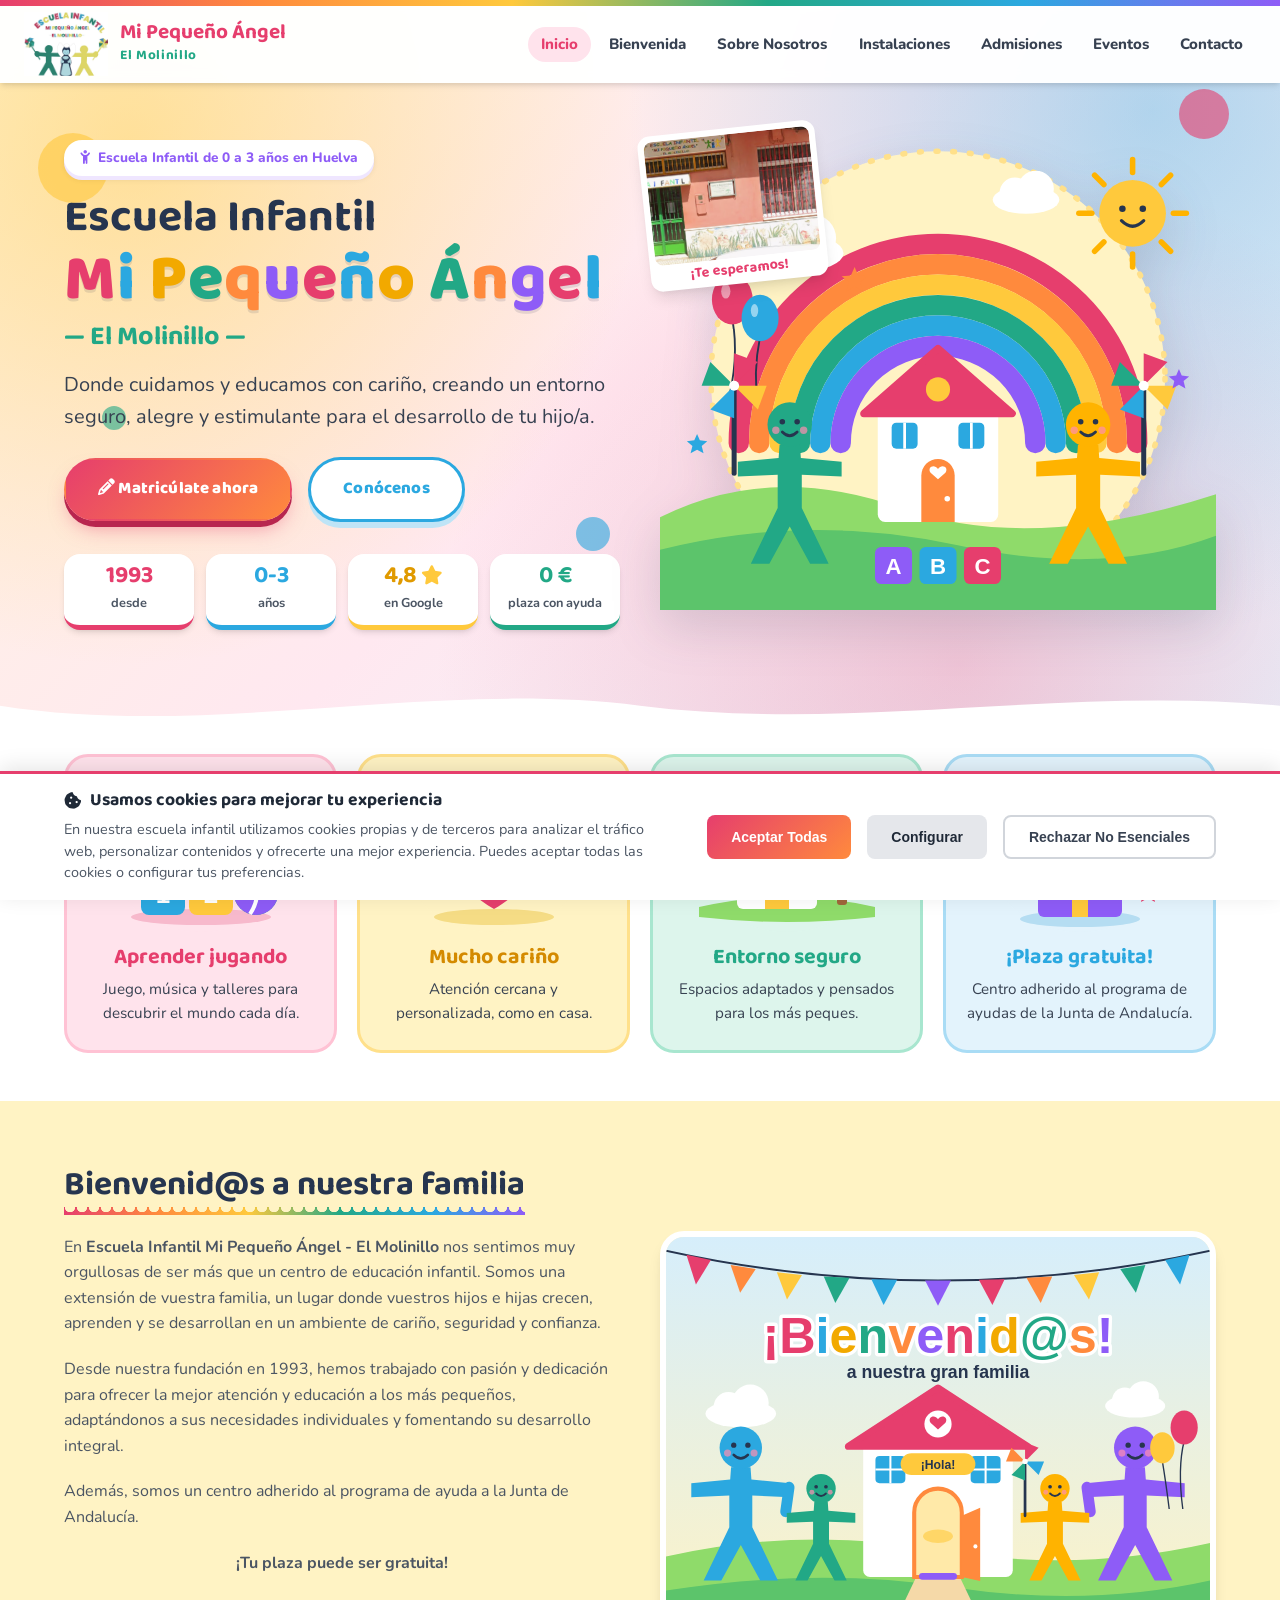
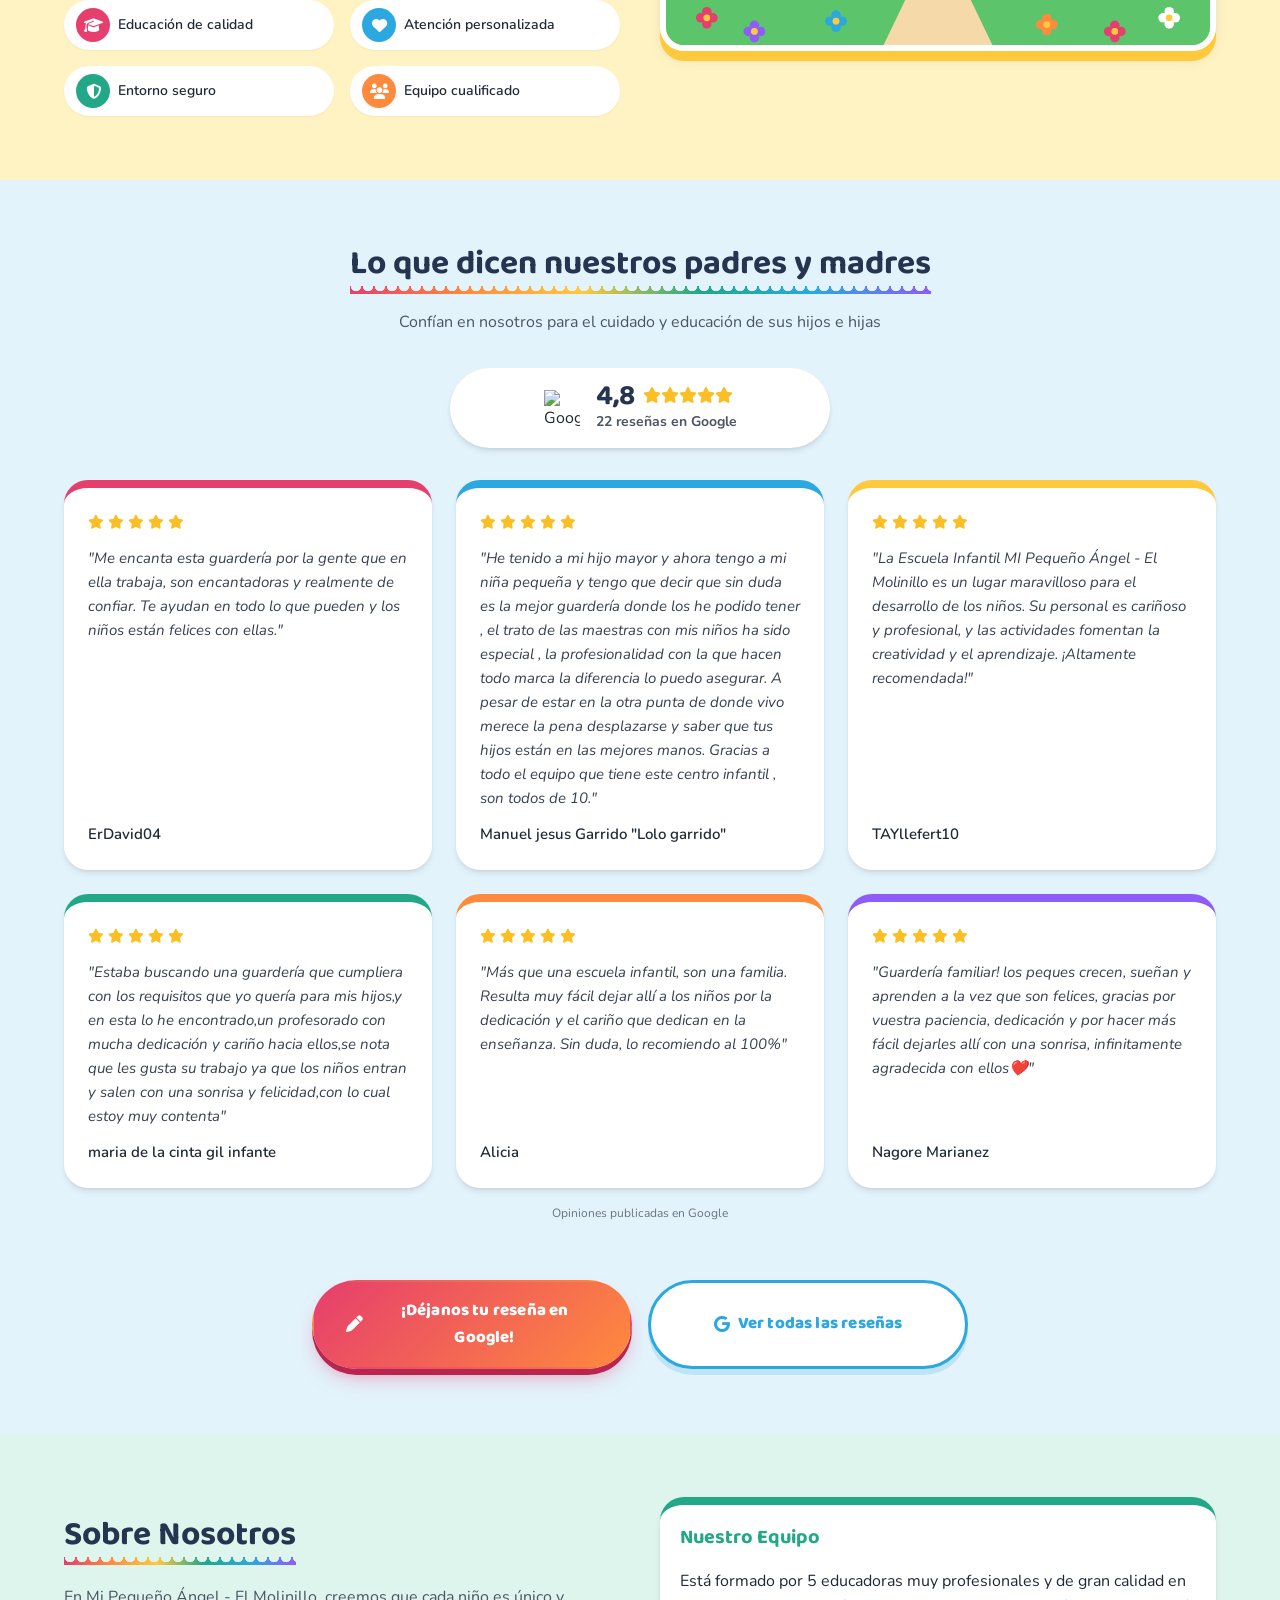
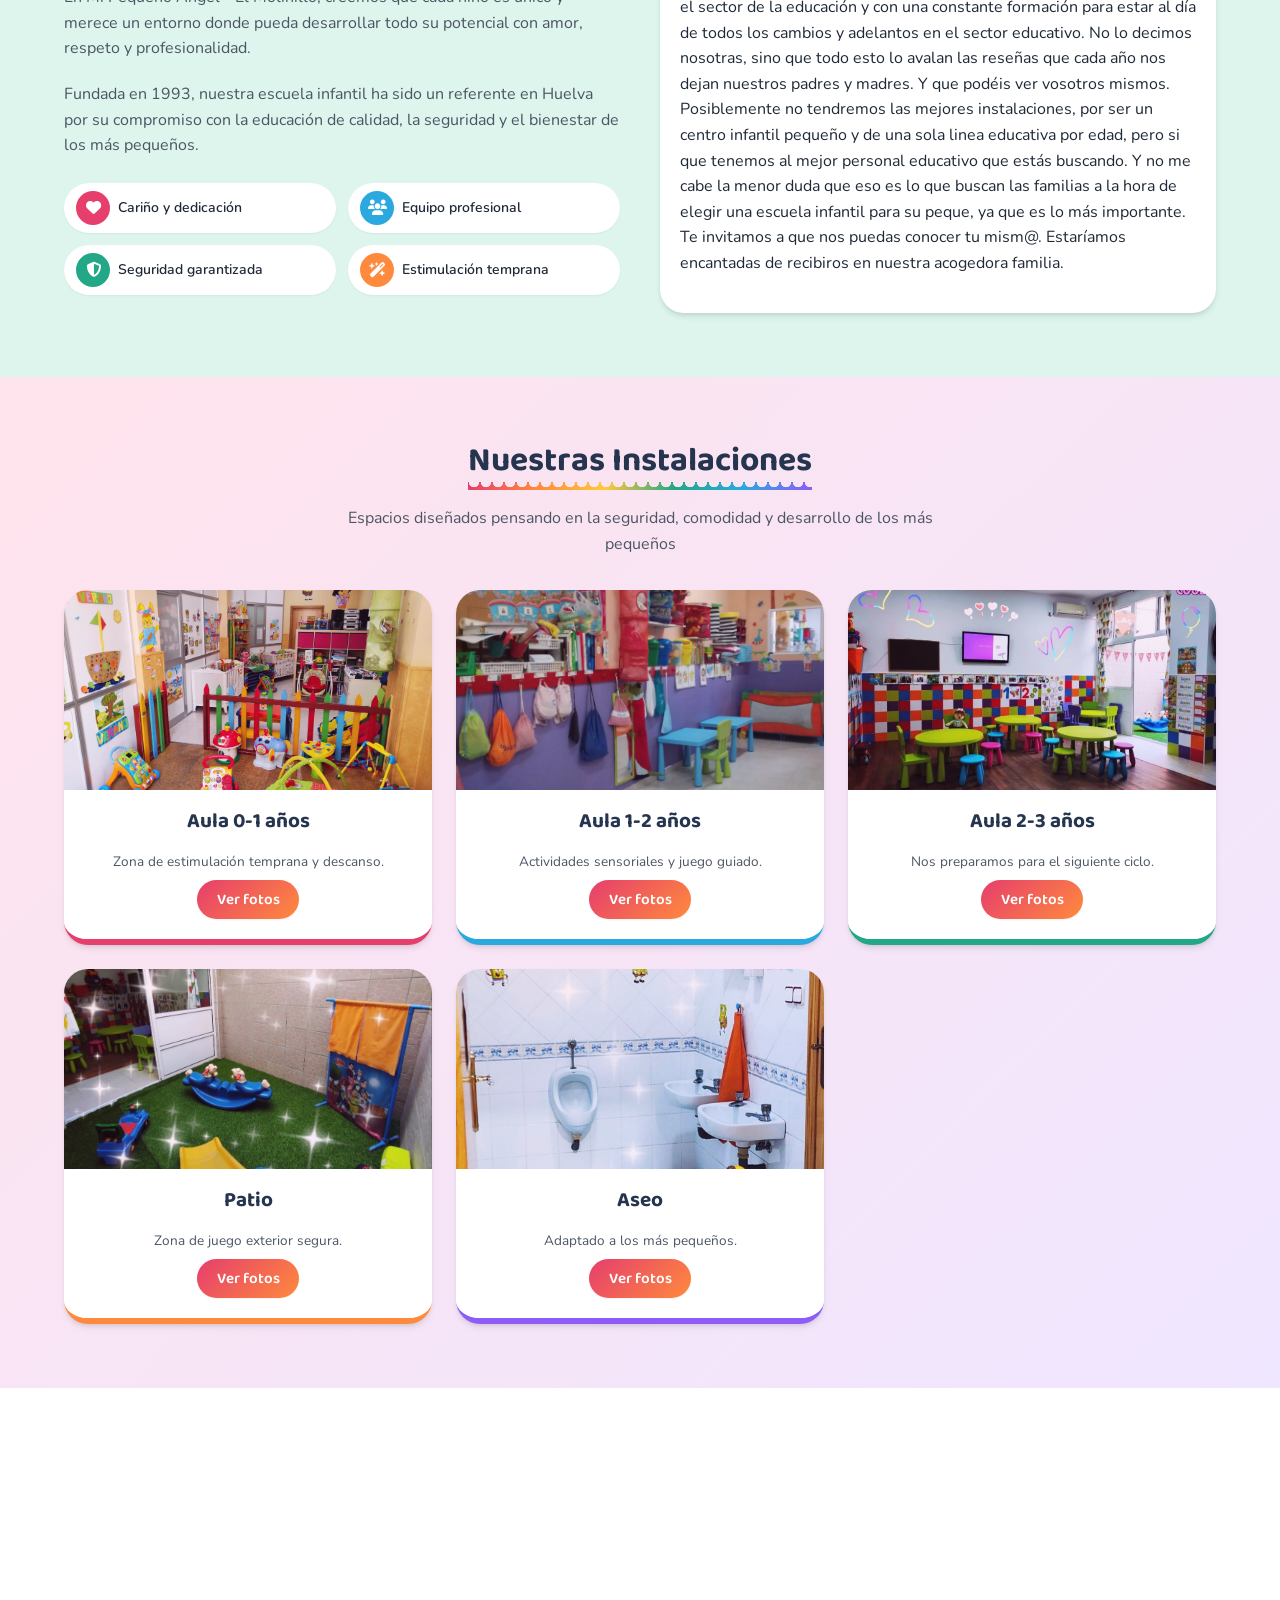
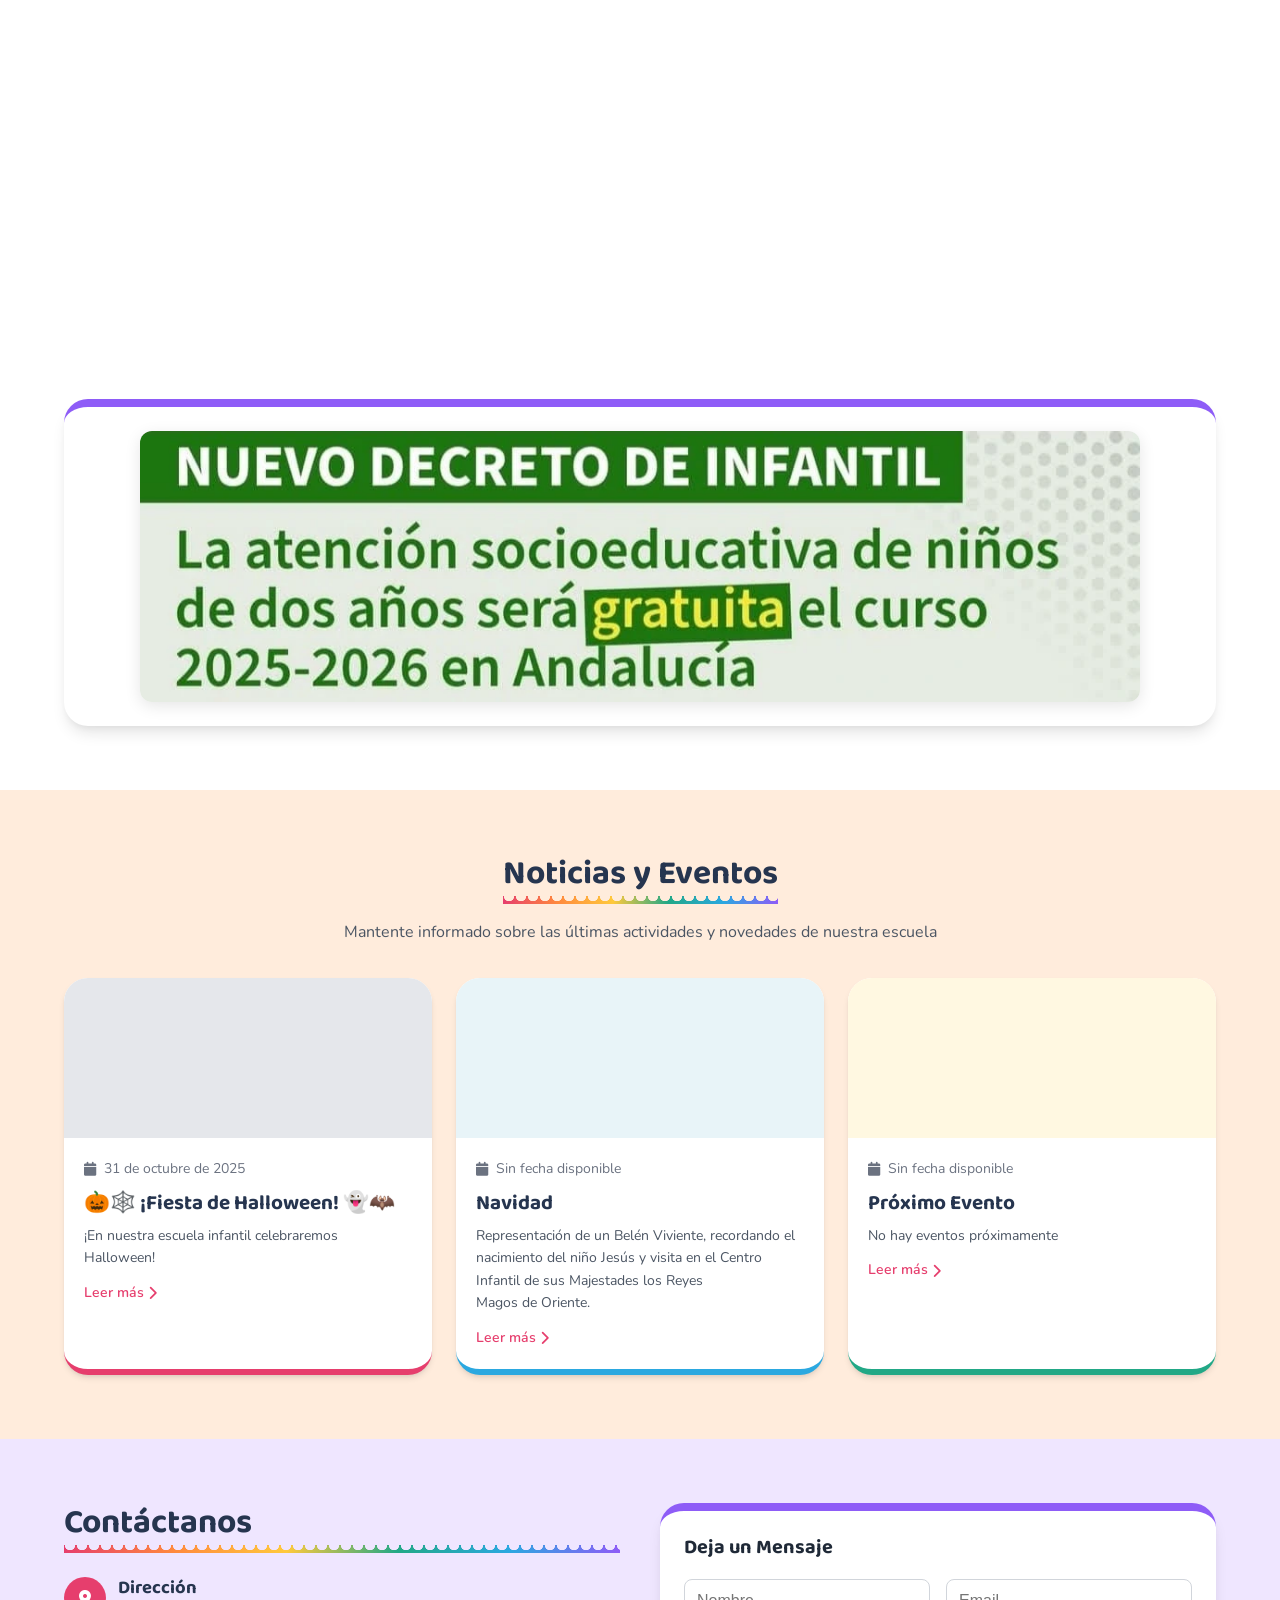
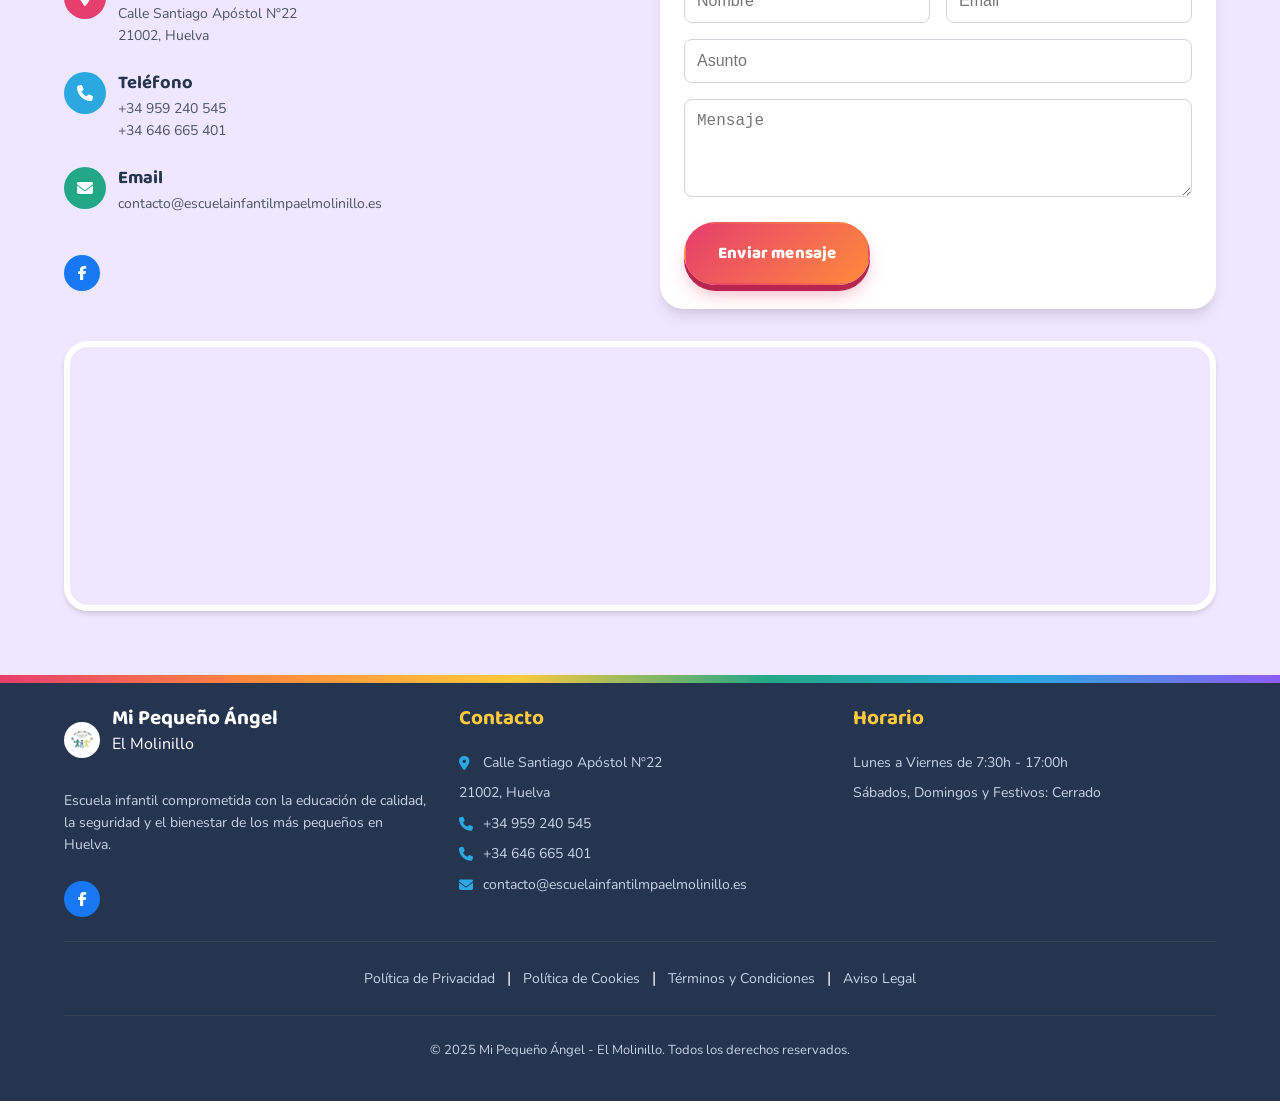
==== index.html @ c1a0e79a "Add files via upload" ====
<!DOCTYPE html>
<html lang="es">

<head>
    <meta charset="UTF-8">
    <meta name="viewport" content="width=device-width, initial-scale=1.0">
    <meta name="description"
        content="Escuela Infantil Mi Pequeño Ángel - El Molinillo en Huelva. Escuela Infantil para niños y niñas de 0-3 años. Educación de calidad, entorno seguro y estimulante. Profesionales cualificados. Matrículas abiertas.">
    <title>Mi Pequeño Ángel "El Molinillo"</title>
    <link rel="icon" type="image/png" href="img/favicon.ico">
    <link rel="stylesheet" href="https://cdnjs.cloudflare.com/ajax/libs/font-awesome/6.4.0/css/all.min.css">
    <link rel="preconnect" href="https://fonts.googleapis.com">
    <link rel="preconnect" href="https://fonts.gstatic.com" crossorigin>
    <link rel="stylesheet" href="https://fonts.googleapis.com/css2?family=Baloo+2:wght@600;700;800&family=Nunito:wght@400;600;700;800&display=swap">
    <link rel="stylesheet" href="styles.css">
</head>

<body>
    <div class="background-elements">
        <!-- Elementos educativos flotantes -->
        <div class="floating-element element-1">🎨</div>
        <div class="floating-element element-2">📚</div>
        <div class="floating-element element-3">✏️</div>
        <div class="floating-element element-4">🎵</div>
        <div class="floating-element element-5">🧩</div>
        <div class="floating-element element-6">🔢</div>
        <div class="floating-element element-7">🌟</div>
        <div class="floating-element element-8">🎭</div>

        <!-- Formas abstractas -->
        <div class="floating-shape shape-1"></div>
        <div class="floating-shape shape-2"></div>
        <div class="floating-shape shape-3"></div>
        <div class="floating-shape shape-4"></div>
    </div>

    <!-- Encabezado -->
    <header>
        <div class="header-container">
            <a href="#home" class="logo" aria-label="Mi Pequeño Ángel - El Molinillo, ir al inicio">
                <span class="logo-img">
                    <img src="img/logo.jpg" alt="Logo Escuela Infantil Mi Pequeño Ángel - El Molinillo">
                </span>
                <div class="logo-text">
                    <h1>Mi Pequeño Ángel</h1>
                    <p>El Molinillo</p>
                </div>
            </a>

            <!-- Menú de navegación -->
            <nav class="nav-menu" id="navMenu">
                <a href="#home" class="nav-link active">Inicio</a>
                <a href="#welcome" class="nav-link">Bienvenida</a>
                <a href="#about" class="nav-link">Sobre Nosotros</a>
                <a href="#facilities" class="nav-link">Instalaciones</a>
                <a href="#admissions" class="nav-link">Admisiones</a>
                <a href="#news" class="nav-link">Eventos</a>
                <a href="#contact" class="nav-link">Contacto</a>
            </nav>
        </div>
    </header>

    <!-- Inicio -->
    <section id="home" class="hero">
        <div class="hero-blobs" aria-hidden="true">
            <span class="blob blob-1"></span>
            <span class="blob blob-2"></span>
            <span class="blob blob-3"></span>
            <span class="blob blob-4"></span>
        </div>
        <div class="container">
            <div class="hero-content animate-on-load">
                <div class="hero-text">
                    <span class="hero-badge"><i class="fas fa-child-reaching"></i> Escuela Infantil de 0 a 3 años en
                        Huelva</span>
                    <h1>Escuela Infantil
                        <span class="rainbow-letters" aria-label="Mi Pequeño Ángel"><span>M</span><span>i</span>
                            <span>P</span><span>e</span><span>q</span><span>u</span><span>e</span><span>ñ</span><span>o</span>
                            <span>Á</span><span>n</span><span>g</span><span>e</span><span>l</span></span>
                        <small>— El Molinillo —</small>
                    </h1>
                    <p>Donde cuidamos y educamos con cariño, creando un entorno seguro, alegre y estimulante para el
                        desarrollo de tu hijo/a.</p>
                    <div class="hero-buttons">
                        <a href="#admissions" class="btn btn-primary"><i class="fas fa-pencil-alt"></i> Matricúlate
                            ahora</a>
                        <a href="#about" class="btn btn-outline">Conócenos</a>
                    </div>
                    <ul class="hero-stats">
                        <li class="stat-pink"><strong>1993</strong><span>desde</span></li>
                        <li class="stat-blue"><strong>0-3</strong><span>años</span></li>
                        <li class="stat-yellow"><strong><span data-google-rating>4,8</span> <i class="fas fa-star"></i></strong><span>en
                                Google</span></li>
                        <li class="stat-green"><strong>0 €</strong><span>plaza con ayuda</span></li>
                    </ul>
                </div>
                <div class="hero-image animate-on-load">
                    <img class="hero-illustration" src="img/ilustracion-hero.svg"
                        alt="Ilustración de niños jugando con molinillos junto a la escuela bajo un arcoíris">
                    <figure class="hero-photo">
                        <img src="img/puerta.webp" alt="Entrada de la Escuela Infantil Mi Pequeño Ángel - El Molinillo">
                        <figcaption>¡Te esperamos!</figcaption>
                    </figure>
                </div>
            </div>
        </div>
        <svg class="hero-wave" viewBox="0 0 1440 90" preserveAspectRatio="none" aria-hidden="true">
            <path d="M0 40 C240 90 480 0 720 40 C960 80 1200 10 1440 40 V90 H0 Z" fill="#ffffff" />
        </svg>
    </section>

    <!-- Lo que nos hace especiales -->
    <section class="highlights">
        <div class="container">
            <div class="highlights-grid">
                <article class="highlight-card hl-pink">
                    <img src="img/ilus-jugar.svg" alt="" loading="lazy">
                    <h3>Aprender jugando</h3>
                    <p>Juego, música y talleres para descubrir el mundo cada día.</p>
                </article>
                <article class="highlight-card hl-yellow">
                    <img src="img/ilus-carino.svg" alt="" loading="lazy">
                    <h3>Mucho cariño</h3>
                    <p>Atención cercana y personalizada, como en casa.</p>
                </article>
                <article class="highlight-card hl-green">
                    <img src="img/ilus-seguro.svg" alt="" loading="lazy">
                    <h3>Entorno seguro</h3>
                    <p>Espacios adaptados y pensados para los más peques.</p>
                </article>
                <article class="highlight-card hl-blue">
                    <img src="img/ilus-ayuda.svg" alt="" loading="lazy">
                    <h3>¡Plaza gratuita!</h3>
                    <p>Centro adherido al programa de ayudas de la Junta de Andalucía.</p>
                </article>
            </div>
        </div>
    </section>

    <!-- Sección de Bienvenida -->
    <section id="welcome" class="welcome section">
        <div class="container">
            <div class="welcome-content">
                <div class="welcome-text">
                    <h2>Bienvenid@s a nuestra familia</h2>
                    <p>En <strong>Escuela Infantil Mi Pequeño Ángel - El Molinillo</strong> nos sentimos muy orgullosas
                        de ser más que un centro de educación infantil. Somos una extensión de vuestra familia, un lugar
                        donde vuestros hijos e hijas crecen, aprenden y se desarrollan en un ambiente de cariño,
                        seguridad y confianza.</p>
                    <p>Desde nuestra fundación en 1993, hemos trabajado con pasión y dedicación para ofrecer la mejor
                        atención y educación a los más pequeños, adaptándonos a sus necesidades individuales y
                        fomentando su desarrollo integral.</p>
                    <p>Además, somos un centro adherido al programa de ayuda a la Junta de Andalucía.</p>
                    <p style="text-align: center;"><b>¡Tu plaza puede ser gratuita!</b></p>
                    <div class="welcome-features">
                        <div class="feature-item">
                            <i class="fas fa-graduation-cap"></i>
                            <span>Educación de calidad</span>
                        </div>
                        <div class="feature-item">
                            <i class="fas fa-heart"></i>
                            <span>Atención personalizada</span>
                        </div>
                        <div class="feature-item">
                            <i class="fas fa-shield-alt"></i>
                            <span>Entorno seguro</span>
                        </div>
                        <div class="feature-item">
                            <i class="fas fa-users"></i>
                            <span>Equipo cualificado</span>
                        </div>
                    </div>
                </div>
                <div class="welcome-image">
                    <img src="img/bienvenida.svg" alt="Ilustración de familias llegando a la escuela infantil con el mensaje ¡Bienvenid@s a nuestra gran familia!">
                </div>
            </div>
        </div>
    </section>

    <!-- Opiniones -->
    <section id="reviews" class="testimonials">
        <div class="container">
            <div class="section-title">
                <h2>Lo que dicen nuestros padres y madres</h2>
                <p>Confían en nosotros para el cuidado y educación de sus hijos e hijas</p>
            </div>

            <!-- Resumen de valoración (se actualiza automáticamente desde Google) -->
            <div class="reviews-summary">
                <img class="google-logo" src="https://www.gstatic.com/images/branding/product/2x/googleg_48dp.png"
                    alt="Google" width="32" height="32">
                <div>
                    <div class="reviews-summary-score">
                        <strong data-google-rating>4,8</strong>
                        <span class="testimonial-stars" data-google-stars>
                            <i class="fas fa-star"></i><i class="fas fa-star"></i><i class="fas fa-star"></i><i
                                class="fas fa-star"></i><i class="fas fa-star"></i>
                        </span>
                    </div>
                    <p class="reviews-summary-count"><span data-google-count>22</span> reseñas en Google
                        <span class="reviews-live" id="reviewsLiveBadge" hidden><i class="fas fa-circle"></i> En
                            directo</span>
                    </p>
                </div>
            </div>

            <div class="testimonials-grid" id="reviewsGrid" aria-live="polite">
                <!-- Reseñas -->
                <div class="testimonial-card">
                    <div class="testimonial-stars">
                        <i class="fas fa-star"></i>
                        <i class="fas fa-star"></i>
                        <i class="fas fa-star"></i>
                        <i class="fas fa-star"></i>
                        <i class="fas fa-star"></i>
                    </div>
                    <p class="testimonial-text">"Me encanta esta guardería por la gente que en ella trabaja, son
                        encantadoras y realmente de confiar. Te ayudan en todo lo que pueden y los niños están felices
                        con ellas."</p>
                    <p class="testimonial-author">ErDavid04</p>
                </div>
                <div class="testimonial-card">
                    <div class="testimonial-stars">
                        <i class="fas fa-star"></i>
                        <i class="fas fa-star"></i>
                        <i class="fas fa-star"></i>
                        <i class="fas fa-star"></i>
                        <i class="fas fa-star"></i>
                    </div>
                    <p class="testimonial-text">"He tenido a mi hijo mayor y ahora tengo a mi niña pequeña y tengo que
                        decir que sin duda es la mejor guardería donde los he podido tener , el trato de las maestras
                        con mis niños ha sido especial , la profesionalidad con la que hacen todo marca la diferencia lo
                        puedo asegurar.
                        A pesar de estar en la otra punta de donde vivo merece la pena desplazarse y saber que tus hijos
                        están en las mejores manos.
                        Gracias a todo el equipo que tiene este centro infantil , son todos de 10."</p>
                    <p class="testimonial-author">Manuel jesus Garrido "Lolo garrido"</p>
                </div>
                <div class="testimonial-card">
                    <div class="testimonial-stars">
                        <i class="fas fa-star"></i>
                        <i class="fas fa-star"></i>
                        <i class="fas fa-star"></i>
                        <i class="fas fa-star"></i>
                        <i class="fas fa-star"></i>
                    </div>
                    <p class="testimonial-text">"La Escuela Infantil MI Pequeño Ángel - El Molinillo es un lugar
                        maravilloso para el desarrollo de los niños. Su personal es cariñoso y profesional, y las
                        actividades fomentan la creatividad y el aprendizaje. ¡Altamente recomendada!"</p>
                    <p class="testimonial-author">TAYllefert10</p>
                </div>
                <div class="testimonial-card">
                    <div class="testimonial-stars">
                        <i class="fas fa-star"></i>
                        <i class="fas fa-star"></i>
                        <i class="fas fa-star"></i>
                        <i class="fas fa-star"></i>
                        <i class="fas fa-star"></i>
                    </div>
                    <p class="testimonial-text">"Estaba buscando una guardería que cumpliera con los requisitos que yo
                        quería para mis hijos,y en esta lo he encontrado,un profesorado con mucha dedicación y cariño
                        hacia ellos,se nota que les gusta su trabajo ya que los niños entran y salen con una sonrisa y
                        felicidad,con lo cual estoy muy contenta"</p>
                    <p class="testimonial-author">maria de la cinta gil infante</p>
                </div>
                <div class="testimonial-card">
                    <div class="testimonial-stars">
                        <i class="fas fa-star"></i>
                        <i class="fas fa-star"></i>
                        <i class="fas fa-star"></i>
                        <i class="fas fa-star"></i>
                        <i class="fas fa-star"></i>
                    </div>
                    <p class="testimonial-text">"Más que una escuela infantil, son una familia. Resulta muy fácil dejar
                        allí a los niños por la dedicación y el cariño que dedican en la enseñanza. Sin duda, lo
                        recomiendo al 100%"</p>
                    <p class="testimonial-author">Alicia</p>
                </div>
                <div class="testimonial-card">
                    <div class="testimonial-stars">
                        <i class="fas fa-star"></i>
                        <i class="fas fa-star"></i>
                        <i class="fas fa-star"></i>
                        <i class="fas fa-star"></i>
                        <i class="fas fa-star"></i>
                    </div>
                    <p class="testimonial-text">"Guardería familiar! los peques crecen, sueñan y aprenden a la vez que
                        son felices, gracias por vuestra paciencia, dedicación y por hacer más fácil dejarles allí con
                        una sonrisa, infinitamente agradecida con ellos❤️"</p>
                    <p class="testimonial-author">Nagore Marianez</p>
                </div>
            </div>
            <p class="reviews-attribution" id="reviewsAttribution">Opiniones publicadas en Google</p>
            <!-- Botón de valoración -->
            <div class="rating-button-container">
                <a href="https://search.google.com/local/writereview?placeid=ChIJBeTVwCnQEQ0R8Xhczw9f96k"
                    target="_blank" rel="noopener" class="btn btn-primary rating-btn">
                    <i class="fas fa-pen"></i> ¡Déjanos tu reseña en Google!
                </a>
                <a href="https://search.google.com/local/reviews?placeid=ChIJBeTVwCnQEQ0R8Xhczw9f96k" target="_blank"
                    rel="noopener" class="btn btn-outline rating-btn">
                    <i class="fab fa-google"></i> Ver todas las reseñas
                </a>
            </div>
        </div>
    </section>

    <!-- Sobre Nosotros -->
    <section id="about" class="about section">
        <div class="container">
            <div class="about-content">
                <div class="about-text">
                    <h2>Sobre Nosotros</h2>
                    <p>En Mi Pequeño Ángel - El Molinillo, creemos que cada niño es único y merece un entorno donde
                        pueda desarrollar todo su potencial con amor, respeto y profesionalidad.</p>
                    <p>Fundada en 1993, nuestra escuela infantil ha sido un referente en Huelva por su compromiso con la
                        educación de calidad, la seguridad y el bienestar de los más pequeños.</p>
                    <div class="about-values">
                        <div class="value-item">
                            <i class="fas fa-heart"></i>
                            <span>Cariño y dedicación</span>
                        </div>
                        <div class="value-item">
                            <i class="fas fa-users"></i>
                            <span>Equipo profesional</span>
                        </div>
                        <div class="value-item">
                            <i class="fas fa-shield-alt"></i>
                            <span>Seguridad garantizada</span>
                        </div>
                        <div class="value-item">
                            <i class="fas fa-wand-magic-sparkles"></i>
                            <span>Estimulación temprana</span>
                        </div>
                    </div>
                </div>
                <div class="about-team">
                    <h3>Nuestro Equipo</h3>
                    <p>Está formado por 5 educadoras muy profesionales y de gran calidad en el sector de la educación y
                        con una constante formación para estar al día de todos los cambios y adelantos en el sector
                        educativo.
                        No lo decimos nosotras, sino que todo esto lo avalan las reseñas que cada año nos dejan nuestros
                        padres y madres. Y que podéis ver vosotros mismos.
                        Posiblemente no tendremos las mejores instalaciones, por ser un centro infantil pequeño y de una
                        sola linea educativa por edad, pero si que tenemos al mejor personal educativo que estás
                        buscando. Y no me cabe la menor duda que eso es lo que buscan las familias a la hora de elegir
                        una escuela infantil para su peque, ya que es lo más importante. Te invitamos a que nos puedas
                        conocer tu mism@. Estaríamos encantadas de recibiros en nuestra acogedora familia.</p>
                </div>
                <!--
                <div class="about-team">
                    <h3>Nuestro Equipo</h3>
                    <div class="team-member">
                        <div class="team-avatar"></div>
                        <div class="team-info">
                            <h4>Amparo Suárez Macías</h4>
                            <p>Directora del centro</p>
                        </div>
                    </div>
                    <div class="team-member">
                        <div class="team-avatar"></div>
                        <div class="team-info">
                            <h4>Silvia</h4>
                            <p>Educadora Infantil</p>
                        </div>
                    </div>
                    <div class="team-member">
                        <div class="team-avatar"></div>
                        <div class="team-info">
                            <h4>Rocío</h4>
                            <p>Educadora Infantil</p>
                        </div>
                    </div>
                    <div class="team-member">
                        <div class="team-avatar"></div>
                        <div class="team-info">
                            <h4>Ana</h4>
                            <p>Educadora Infantil</p>
                        </div>
                    </div>
                    <div class="team-member">
                        <div class="team-avatar"></div>
                        <div class="team-info">
                            <h4>Carmen</h4>
                            <p>Educadora Infantil</p>
                        </div>
                    </div>
                </div>
                -->
            </div>
        </div>
    </section>

    <!-- Instalaciones -->
    <section id="facilities" class="instalaciones section">
        <div class="container">
            <div class="section-title">
                <h2>Nuestras Instalaciones</h2>
                <p>Espacios diseñados pensando en la seguridad, comodidad y desarrollo de los más pequeños</p>
            </div>

            <div class="facilities-grid">
                <!-- Aula 0-1 -->
                <div class="facility-card" data-gallery="aula-01">
                    <div class="facility-image">
                        <img src="img/aula01_1.jpg" alt="Aula 0-1 años">
                    </div>
                    <div class="facility-content">
                        <h3>Aula 0-1 años</h3>
                        <p>Zona de estimulación temprana y descanso.</p>
                        <button class="gallery-btn" data-gallery="aula-01">Ver fotos</button>
                    </div>
                </div>

                <!-- Aula 1-2 -->
                <div class="facility-card" data-gallery="aula-12">
                    <div class="facility-image">
                        <img src="img/aula12_1.jpg" alt="Aula 1-2 años">
                    </div>
                    <div class="facility-content">
                        <h3>Aula 1-2 años</h3>
                        <p>Actividades sensoriales y juego guiado.</p>
                        <button class="gallery-btn" data-gallery="aula-12">Ver fotos</button>
                    </div>
                </div>

                <!-- Aula 2-3 -->
                <div class="facility-card" data-gallery="aula-23">
                    <div class="facility-image">
                        <img src="img/aula23_3.jpg" alt="Aula 2-3 años">
                    </div>
                    <div class="facility-content">
                        <h3>Aula 2-3 años</h3>
                        <p>Nos preparamos para el siguiente ciclo.</p>
                        <button class="gallery-btn" data-gallery="aula-23">Ver fotos</button>
                    </div>
                </div>

                <!-- Patio -->
                <div class="facility-card" data-gallery="patio">
                    <div class="facility-image">
                        <img src="img/patio1.jpg" alt="Patio">
                    </div>
                    <div class="facility-content">
                        <h3>Patio</h3>
                        <p>Zona de juego exterior segura.</p>
                        <button class="gallery-btn" data-gallery="patio">Ver fotos</button>
                    </div>
                </div>

                <!-- Aseo -->
                <div class="facility-card" data-gallery="aseo">
                    <div class="facility-image">
                        <img src="img/baño1.jpg" alt="Aseo">
                    </div>
                    <div class="facility-content">
                        <h3>Aseo</h3>
                        <p>Adaptado a los más pequeños.</p>
                        <button class="gallery-btn" data-gallery="aseo">Ver fotos</button>
                    </div>
                </div>
            </div>
        </div>
    </section>

    <!-- Modal de galería (general para TODAS las instalaciones) -->
    <div id="galleryModal" class="gallery-modal">
        <div class="gallery-modal-content">
            <button class="gallery-close" aria-label="Cerrar galería">&times;</button>
            <div class="gallery-image-wrapper">
                <img id="galleryImage" src="" alt="Instalación">
            </div>
            <div class="gallery-controls">
                <button id="galleryPrev" class="gallery-nav" aria-label="Anterior">&#10094;</button>
                <div id="galleryTitle" class="gallery-title"></div>
                <button id="galleryNext" class="gallery-nav" aria-label="Siguiente">&#10095;</button>
            </div>
        </div>
    </div>

    <!-- Admisiones -->
    <section id="admissions" class="section">
        <div class="container">
            <div class="admissions-content">
                <div class="contact-info">
                    <h2>Admisiones</h2>
                    <div class="contact-item">
                        <div class="contact-icon">
                            <i class="fas fa-clock"></i>
                        </div>
                        <div class="contact-text">
                            <h3>Horario</h3>
                            <p>7:30h - 17:00h</p>
                        </div>
                    </div>
                    <div class="contact-item">
                        <div class="contact-icon">
                            <i class="fas fa-map-marker-alt"></i>
                        </div>
                        <div class="contact-text">
                            <h3>Dirección</h3>
                            <p>Calle Santiago Apóstol Nº22, 21002, Huelva</p>
                        </div>
                    </div>
                    <div class="contact-item">
                        <div class="contact-icon">
                            <i class="fas fa-phone"></i>
                        </div>
                        <div class="contact-text">
                            <h3>Contacto</h3>
                            <p>+34 959 240 545</p>
                            <p>+34 646 665 401</p>
                            <p>contacto@escuelainfantilmpaelmolinillo.es</p>
                        </div>
                    </div>
                    <div class="pricing-card">
                        <h3>¡Solicita ya tu plaza!</h3>
                        <p>¡Somos el centro educativo infantil que estás buscando!</p>
                        <p>Contacta para informarte sobre las plazas de admisión y ayudas.</p>
                        <p>Somos un centro adherido al programa de ayuda de la Junta de Andalucía.</p>
                        <p><b><i>Benefíciate de las ayudas destinadas a la educación de 0 a 3 años.</i></b></p>
                    </div>
                </div>

                <div class="form-card"
                    style="background: linear-gradient(135deg, var(--light-pink), var(--light-purple)); padding: 1.5rem; border-radius: var(--border-radius); display: flex; flex-direction: column; align-items: center; text-align: center;">

                    <h3 style="font-size: 1.25rem; margin-bottom: 1rem;"><i>INFORMACIÓN IMPORTANTE</i></h3>

                    <img src="img/abono.webp" alt="Nuevo decreto infantil"
                        style="width: 100%; max-width: 380px; border-radius: var(--border-radius); box-shadow: 0 4px 12px rgba(0,0,0,0.15); object-fit: cover;">

                    <p style="margin-top: 1rem; font-size: 0.95rem; color: #444;">
                        Solicita información o reserva tu plaza presencialmente
                    </p>
                </div>
            </div>

            <!-- Imagen larga añadida debajo del contenido -->
            <div class="form-card"
                style="background: linear-gradient(135deg, var(--light-pink), var(--light-purple)); padding: 1.5rem; border-radius: var(--border-radius); display: flex; flex-direction: column; align-items: center; text-align: center; margin-top: 1rem;">
                <img src="img/nuevo_decreto.webp" alt="Información sobre las plazas gratuitas"
                    style="width: 100%; max-width: 1000px; border-radius: var(--border-radius); box-shadow: 0 4px 16px rgba(0,0,0,0.1); object-fit: cover;">
            </div>
        </div>
    </section>

    <!-- Noticias y Eventos -->
    <section id="news" class="news section">
        <div class="container">
            <div class="section-title">
                <h2>Noticias y Eventos</h2>
                <p>Mantente informado sobre las últimas actividades y novedades de nuestra escuela</p>
            </div>

            <div class="news-grid">
                <div class="news-card">
                    <div class="news-image"
                        style="background-image: url('https://s.calendarr.com/upload/92/a0/halloween-f.png?class=ogImageRectangle');">
                    </div>
                    <div class="news-content">
                        <div class="news-date">
                            <i class="fas fa-calendar"></i>
                            <span>31 de octubre de 2025</span>
                        </div>
                        <h3>🎃🕸️ ¡Fiesta de Halloween! 👻🦇</h3>
                        <p>¡En nuestra escuela infantil celebraremos Halloween!</p>
                        <a href="#" class="news-read-more" data-event="halloween">Leer más <i
                                class="fas fa-chevron-right"></i></a>
                    </div>
                </div>

                <div class="news-card">
                    <div class="news-image"
                        style="background-image: url('https://e01-elmundo.uecdn.es/assets/multimedia/imagenes/2021/11/12/16367293961507.jpg'); background-color: #e8f4f8;">
                    </div>
                    <div class="news-content">
                        <div class="news-date">
                            <i class="fas fa-calendar"></i>
                            <span>Sin fecha disponible</span>
                        </div>
                        <h3>Navidad</h3>
                        <p>Representación de un Belén Viviente, recordando el nacimiento del niño Jesús y visita en el
                            Centro Infantil de sus Majestades los Reyes Magos de Oriente.</p>
                        <a href="#" class="news-read-more" data-event="navidad">Leer más <i
                                class="fas fa-chevron-right"></i></a>
                    </div>
                </div>

                <div class="news-card">
                    <div class="news-image"
                        style="background-image: url('https://centroinfantilmpaelmolinillo.es/wp-content/uploads/2024/10/taller-cocina.jpg'); background-color: #fff8e1;">
                    </div>
                    <div class="news-content">
                        <div class="news-date">
                            <i class="fas fa-calendar"></i>
                            <span>Sin fecha disponible</span>
                        </div>
                        <h3>Próximo Evento</h3>
                        <p>No hay eventos próximamente</p>
                        <a href="#" class="news-read-more" data-event="proximo">Leer más <i
                                class="fas fa-chevron-right"></i></a>
                    </div>
                </div>
            </div>
        </div>
    </section>

    <!-- Modal -->
    <div id="newsModal" class="modal">
        <div class="modal-content">
            <span class="close-btn">&times;</span>
            <h3 id="modalTitle"></h3>
            <p id="modalText"></p>
        </div>
    </div>

    <!-- Contacto -->
    <section id="contact" class="section">
        <div class="container">
            <div class="contact-content">
                <div class="contact-info">
                    <h2>Contáctanos</h2>
                    <div class="contact-item">
                        <div class="contact-icon">
                            <i class="fas fa-map-marker-alt"></i>
                        </div>
                        <div class="contact-text">
                            <h3>Dirección</h3>
                            <p>Calle Santiago Apóstol Nº22</p>
                            <p>21002, Huelva</p>
                        </div>
                    </div>
                    <div class="contact-item">
                        <div class="contact-icon">
                            <i class="fas fa-phone"></i>
                        </div>
                        <div class="contact-text">
                            <h3>Teléfono</h3>
                            <p>+34 959 240 545</p>
                            <p>+34 646 665 401</p>
                        </div>
                    </div>
                    <div class="contact-item">
                        <div class="contact-icon">
                            <i class="fas fa-envelope"></i>
                        </div>
                        <div class="contact-text">
                            <h3>Email</h3>
                            <p>contacto@escuelainfantilmpaelmolinillo.es</p>
                        </div>
                    </div>
                    <div class="social-links">
                        <a href="https://www.facebook.com/p/Mi-Peque%C3%B1o-%C3%81ngel-El-Molinillo-100089891724170/"
                            class="social-link" target="_blank">
                            <i class="fab fa-facebook-f"></i>
                        </a>
                    </div>
                </div>
                <div class="form-card"
                    style="background: linear-gradient(135deg, var(--light-pink), var(--light-purple)); padding: 1.5rem; border-radius: var(--border-radius);">
                    <h3 style="font-size: 1.25rem; margin-bottom: 1.25rem;">Deja un Mensaje</h3>
                    <form action="https://formspree.io/f/xblznolb" method="POST">
                        <div class="form-row">
                            <div class="form-group">
                                <input type="text" name="nombre" class="form-control" placeholder="Nombre" required>
                            </div>
                            <div class="form-group">
                                <input type="email" name="email" class="form-control" placeholder="Email" required>
                            </div>
                        </div>
                        <div class="form-group">
                            <input type="text" name="asunto" class="form-control" placeholder="Asunto" required>
                        </div>
                        <div class="form-group">
                            <textarea name="mensaje" class="form-control" rows="4" placeholder="Mensaje"
                                required></textarea>
                        </div>
                        <input type="hidden" name="_subject" value="Nuevo mensaje de contacto - Escuela Infantil">
                        <input type="hidden" name="_replyto" value="@">
                        <button type="submit" class="btn btn-primary">Enviar mensaje</button>
                    </form>
                </div>
            </div>
            <div class="map-container">
                <iframe
                    src="https://www.google.com/maps/embed?pb=!1m18!1m12!1m3!1d333.76980017431424!2d-6.956957662350955!3d37.262619869081554!2m3!1f0!2f0!3f0!3m2!1i1024!2i768!4f13.1!3m3!1m2!1s0xd11d029c0d5e405%3A0xa9f75f0fcf5c78f1!2sEscuela%20Infantil%20MI%20Peque%C3%B1o%20%C3%81ngel%20-%20El%20Molinillo!5e0!3m2!1ses!2ses!4v1760885702000!5m2!1ses!2ses"
                    allowfullscreen="" loading="lazy" referrerpolicy="no-referrer-when-downgrade">
                </iframe>
            </div>
        </div>
    </section>

    <!-- Footer -->
    <footer>
        <div class="container">
            <div class="footer-content">
                <div class="footer-column">
                    <div class="footer-logo">
                        <div class="footer-logo-icon">
                            <img src="img/favicon.ico" alt="Logo Escuela Infantil Mi Pequeño Ángel"
                                style="width: 100%; height: 100%; object-fit: contain;">
                        </div>
                        <div>
                            <h3>Mi Pequeño Ángel</h3>
                            <p>El Molinillo</p>
                        </div>
                    </div>
                    <p class="footer-text">Escuela infantil comprometida con la educación de calidad, la seguridad y el
                        bienestar de los más pequeños en Huelva.</p>
                    <div class="social-links">
                        <a href="https://www.facebook.com/p/Mi-Peque%C3%B1o-%C3%81ngel-El-Molinillo-100089891724170/"
                            class="social-link" target="_blank" aria-label="Facebook">
                            <i class="fab fa-facebook-f"></i>
                        </a>
                    </div>
                </div>
                <div class="footer-column">
                    <h4>Contacto</h4>
                    <div class="footer-contact">
                        <p><i class="fas fa-map-marker-alt"></i> Calle Santiago Apóstol Nº22</p>
                        <p>21002, Huelva</p>
                        <p><i class="fas fa-phone"></i> +34 959 240 545</p>
                        <p><i class="fas fa-phone"></i> +34 646 665 401</p>
                        <p><i class="fas fa-envelope"></i> contacto@escuelainfantilmpaelmolinillo.es</p>
                    </div>
                </div>
                <div class="footer-column">
                    <h4>Horario</h4>
                    <div class="footer-hours">
                        <p>Lunes a Viernes de 7:30h - 17:00h</p>
                        <p>Sábados, Domingos y Festivos: Cerrado</p>
                    </div>
                </div>
            </div>

            <!-- Políticas en el pie de página -->
            <div class="footer-policies">
                <a href="politica-privacidad.html">Política de Privacidad</a> |
                <a href="politica-cookies.html">Política de Cookies</a> |
                <a href="terminos-condiciones.html">Términos y Condiciones</a> |
                <a href="aviso-legal.html">Aviso Legal</a>
            </div>

            <div class="copyright">
                <p>&copy; 2025 Mi Pequeño Ángel - El Molinillo. Todos los derechos reservados.</p>
            </div>
        </div>
    </footer>

    <script src="script.js"></script>

    <!-- Banner de Cookies -->
    <div id="cookieBanner" class="cookie-banner-full">
        <div class="container">
            <div class="cookie-content-full">
                <div class="cookie-text-full">
                    <h3><i class="fas fa-cookie-bite"></i> Usamos cookies para mejorar tu experiencia</h3>
                    <p>En nuestra escuela infantil utilizamos cookies propias y de terceros para analizar el tráfico
                        web, personalizar contenidos y ofrecerte una mejor experiencia. Puedes aceptar todas las cookies
                        o configurar tus preferencias.</p>
                </div>
                <div class="cookie-buttons-full">
                    <button id="acceptAllCookies" class="btn-cookie btn-cookie-primary">
                        Aceptar Todas
                    </button>
                    <button id="configureCookies" class="btn-cookie btn-cookie-secondary">
                        Configurar
                    </button>
                    <button id="rejectCookies" class="btn-cookie btn-cookie-outline">
                        Rechazar No Esenciales
                    </button>
                </div>
            </div>
        </div>
    </div>

    <!-- Modal de Configuración de Cookies -->
    <div id="cookieModal" class="cookie-modal">
        <div class="cookie-modal-content">
            <div class="cookie-modal-header">
                <h3><i class="fas fa-sliders-h"></i> Configuración de Cookies</h3>
                <button id="closeCookieModal" class="cookie-close">&times;</button>
            </div>
            <div class="cookie-modal-body">
                <div class="cookie-category">
                    <div class="cookie-category-header">
                        <label class="cookie-toggle">
                            <input type="checkbox" id="essentialCookies" checked disabled>
                            <span class="cookie-slider"></span>
                        </label>
                        <div class="cookie-category-info">
                            <h4>Cookies Esenciales</h4>
                            <p>Necesarias para el funcionamiento básico del sitio. No se pueden desactivar.</p>
                        </div>
                    </div>
                </div>

                <div class="cookie-category">
                    <div class="cookie-category-header">
                        <label class="cookie-toggle">
                            <input type="checkbox" id="performanceCookies">
                            <span class="cookie-slider"></span>
                        </label>
                        <div class="cookie-category-info">
                            <h4>Cookies de Rendimiento</h4>
                            <p>Nos ayudan a entender cómo interactúas con el sitio y mejorar nuestros servicios.</p>
                        </div>
                    </div>
                </div>

                <div class="cookie-category">
                    <div class="cookie-category-header">
                        <label class="cookie-toggle">
                            <input type="checkbox" id="functionalityCookies">
                            <span class="cookie-slider"></span>
                        </label>
                        <div class="cookie-category-info">
                            <h4>Cookies de Funcionalidad</h4>
                            <p>Permiten recordar tus preferencias y personalizar tu experiencia.</p>
                        </div>
                    </div>
                </div>

                <div class="cookie-category">
                    <div class="cookie-category-header">
                        <label class="cookie-toggle">
                            <input type="checkbox" id="marketingCookies">
                            <span class="cookie-slider"></span>
                        </label>
                        <div class="cookie-category-info">
                            <h4>Cookies de Marketing</h4>
                            <p>Utilizadas para mostrarte contenido y anuncios relevantes.</p>
                        </div>
                    </div>
                </div>
            </div>
            <div class="cookie-modal-footer">
                <button id="saveCookiePreferences" class="btn-cookie btn-cookie-primary">
                    Guardar Preferencias
                </button>
                <button id="acceptAllInModal" class="btn-cookie btn-cookie-secondary">
                    Aceptar Todas
                </button>
                <button id="rejectAllInModal" class="btn-cookie btn-cookie-outline">
                    Rechazar Todas
                </button>
            </div>
        </div>
    </div>
</body>

</html>
---- styles.css ----
/* Variables CSS */
:root {
    /* Colores del logo, más vivos */
    --c-pink: #e63e6d;
    --c-orange: #ff8a3d;
    --c-yellow: #ffc93c;
    --c-green: #22a886;
    --c-blue: #2ba8e0;
    --c-purple: #8e5cf7;
    --c-navy: #26354f;
    --tint-pink: #ffe3ec;
    --tint-orange: #ffecdc;
    --tint-yellow: #fff3c4;
    --tint-green: #ddf5ec;
    --tint-blue: #e3f3fc;
    --tint-purple: #efe6ff;
    --gradient-rainbow: linear-gradient(90deg, #e63e6d, #ff8a3d, #ffc93c, #22a886, #2ba8e0, #8e5cf7);

    --primary-pink: var(--c-pink);
    --primary-purple: var(--c-purple);
    --secondary-purple: #b496ff;
    --light-pink: var(--tint-pink);
    --light-purple: var(--tint-purple);
    --gradient-pink: linear-gradient(135deg, #e63e6d, #ff8a3d);
    --font-display: 'Baloo 2', 'Segoe UI', sans-serif;
    --white: #ffffff;
    --gray-50: #f9fafb;
    --gray-100: #f3f4f6;
    --gray-200: #e5e7eb;
    --gray-300: #d1d5db;
    --gray-400: #9ca3af;
    --gray-500: #6b7280;
    --gray-600: #4b5563;
    --gray-700: #374151;
    --gray-800: #1f2937;
    --green-500: #10b981;
    --yellow-500: #f59e0b;
    --blue-500: #3b82f6;
    --shadow-sm: 0 1px 2px 0 rgba(0, 0, 0, 0.05);
    --shadow-md: 0 4px 6px -1px rgba(0, 0, 0, 0.1), 0 2px 4px -1px rgba(0, 0, 0, 0.06);
    --shadow-lg: 0 10px 15px -3px rgba(0, 0, 0, 0.1), 0 4px 6px -2px rgba(0, 0, 0, 0.05);
    --transition: all 0.3s ease;
    --border-radius: 0.75rem;
}

/* Reset y base */
* {
    margin: 0;
    padding: 0;
    box-sizing: border-box;
}

body {
    font-family: 'Nunito', 'Segoe UI', Tahoma, Geneva, Verdana, sans-serif;
    line-height: 1.6;
    color: var(--gray-800);
    background-color: var(--white);
    overflow-x: hidden;
}

h1,
h2,
h3,
h4,
h5,
h6 {
    font-family: var(--font-display);
    font-weight: 700;
    line-height: 1.2;
}

p {
    margin-bottom: 1rem;
}

a {
    text-decoration: none;
    color: inherit;
}

img {
    max-width: 100%;
    height: auto;
    display: block;
}

.container {
    width: 100%;
    max-width: 1200px;
    margin: 0 auto;
    padding: 0 1.5rem;
}

.btn {
    display: inline-block;
    padding: 1rem 2rem;
    border-radius: 9999px;
    font-weight: 600;
    text-align: center;
    cursor: pointer;
    transition: var(--transition);
    border: 2px solid transparent;
    font-size: 1rem;
    width: 100%;
    max-width: 300px;
}

.btn-primary {
    background: var(--gradient-pink);
    color: var(--white);
    box-shadow: var(--shadow-lg);
}

.btn-primary:hover {
    transform: scale(1.02);
    box-shadow: 0 15px 20px -5px rgba(236, 72, 153, 0.3);
}

.btn-outline {
    background: transparent;
    color: var(--primary-pink);
    border-color: var(--primary-pink);
}

.btn-outline:hover {
    background: var(--primary-pink);
    color: var(--white);
}

.section {
    padding: 3rem 0;
}

.section-title {
    text-align: center;
    margin-bottom: 2rem;
}

.section-title h2 {
    font-size: 1.875rem;
    margin-bottom: 1rem;
    color: var(--gray-800);
}

.section-title p {
    color: var(--gray-600);
    max-width: 600px;
    margin: 0 auto;
    font-size: 1rem;
}

/* Elementos de Fondo Decorativos */
.background-elements {
    position: fixed;
    top: 0;
    left: 0;
    width: 100%;
    height: 100%;
    pointer-events: none;
    z-index: -1;
    overflow: hidden;
}

/* Elementos educativos flotantes */
.floating-element {
    position: absolute;
    font-size: 2rem;
    opacity: 0.1;
    animation: floatElement 20s infinite linear;
    pointer-events: none;
    z-index: 1;
}

.floating-element.element-1 {
    top: 10%;
    left: 5%;
    animation-delay: 0s;
    font-size: 2.5rem;
    opacity: 0.08;
    color: var(--primary-pink);
}

.floating-element.element-2 {
    top: 25%;
    right: 8%;
    animation-delay: 3s;
    font-size: 2.2rem;
    opacity: 0.12;
    color: var(--primary-purple);
}

.floating-element.element-3 {
    bottom: 20%;
    left: 12%;
    animation-delay: 6s;
    font-size: 2rem;
    opacity: 0.09;
    color: var(--green-500);
}

.floating-element.element-4 {
    top: 45%;
    right: 15%;
    animation-delay: 9s;
    font-size: 2.8rem;
    opacity: 0.15;
    color: var(--yellow-500);
}

.floating-element.element-5 {
    bottom: 30%;
    right: 6%;
    animation-delay: 12s;
    font-size: 1.8rem;
    opacity: 0.11;
    color: var(--blue-500);
}

.floating-element.element-6 {
    top: 65%;
    left: 8%;
    animation-delay: 15s;
    font-size: 2.3rem;
    opacity: 0.13;
    color: var(--primary-pink);
}

.floating-element.element-7 {
    top: 35%;
    left: 20%;
    animation-delay: 18s;
    font-size: 2.6rem;
    opacity: 0.14;
    color: var(--primary-purple);
}

.floating-element.element-8 {
    bottom: 15%;
    right: 20%;
    animation-delay: 21s;
    font-size: 2.1rem;
    opacity: 0.1;
    color: var(--green-500);
}

/* Formas abstractas */
.floating-shape {
    position: absolute;
    border-radius: 50%;
    background: linear-gradient(135deg, var(--primary-pink), var(--primary-purple));
    opacity: 0.03;
    animation: floatShape 25s infinite linear;
    pointer-events: none;
}

.floating-shape.shape-1 {
    width: 120px;
    height: 120px;
    top: 15%;
    right: 10%;
    animation-delay: 0s;
}

.floating-shape.shape-2 {
    width: 80px;
    height: 80px;
    bottom: 25%;
    left: 8%;
    animation-delay: 8s;
    background: linear-gradient(135deg, var(--green-500), var(--blue-500));
}

.floating-shape.shape-3 {
    width: 150px;
    height: 150px;
    top: 60%;
    right: 5%;
    animation-delay: 16s;
    background: linear-gradient(135deg, var(--yellow-500), var(--primary-pink));
}

.floating-shape.shape-4 {
    width: 100px;
    height: 100px;
    bottom: 10%;
    left: 15%;
    animation-delay: 24s;
    background: linear-gradient(135deg, var(--primary-purple), var(--green-500));
}

/* Animaciones */
@keyframes floatElement {
    0% {
        transform: translateY(0px) rotate(0deg) scale(1);
    }

    25% {
        transform: translateY(-20px) rotate(90deg) scale(1.1);
    }

    50% {
        transform: translateY(0px) rotate(180deg) scale(1);
    }

    75% {
        transform: translateY(20px) rotate(270deg) scale(0.9);
    }

    100% {
        transform: translateY(0px) rotate(360deg) scale(1);
    }
}

@keyframes floatShape {
    0% {
        transform: translate(0, 0) rotate(0deg);
    }

    33% {
        transform: translate(30px, -40px) rotate(120deg);
    }

    66% {
        transform: translate(-20px, 30px) rotate(240deg);
    }

    100% {
        transform: translate(0, 0) rotate(360deg);
    }
}

/* Asegurar que el contenido tenga buen contraste */
.hero,
.about,
.news,
.testimonials,
.instalaciones,
.admissions,
.contact {
    position: relative;
    z-index: 1;
}

/* Encabezado */
header {
    position: fixed;
    top: 0;
    left: 0;
    right: 0;
    background: var(--white);
    box-shadow: var(--shadow-md);
    z-index: 1000;
}

.header-container {
    display: flex;
    justify-content: space-between;
    align-items: center;
    padding: 1rem 1.5rem;
}

.logo {
    display: flex;
    align-items: center;
    gap: 0.75rem;
}

/* El logo es cuadrado con mucho margen blanco: lo recortamos al dibujo */
.logo-img {
    position: relative;
    display: block;
    width: 84px;
    height: 64px;
    overflow: hidden;
    flex-shrink: 0;
}

.logo-img img {
    position: absolute;
    width: 109px;
    height: 109px;
    max-width: none;
    left: -12px;
    top: -19px;
}

.logo-text h1 {
    font-size: 1.3rem;
    color: var(--c-pink);
    line-height: 1.1;
}

.logo-text p {
    font-family: var(--font-display);
    font-weight: 700;
    font-size: 0.85rem;
    color: var(--c-green);
    margin: 0;
    letter-spacing: 0.05em;
}

.nav-menu {
    display: flex;
    gap: 1.5rem;
}

.nav-link {
    font-weight: 600;
    color: var(--gray-700);
    transition: var(--transition);
    font-size: 0.9375rem;
}

.nav-link:hover,
.nav-link.active {
    color: var(--primary-pink);
}

/* Inicio */
.hero {
    position: relative;
    overflow: hidden;
    background:
        radial-gradient(circle at 10% 20%, rgba(255, 201, 60, 0.45), transparent 40%),
        radial-gradient(circle at 90% 15%, rgba(43, 168, 224, 0.35), transparent 40%),
        radial-gradient(circle at 75% 90%, rgba(230, 62, 109, 0.25), transparent 45%),
        linear-gradient(135deg, #fff6e0, #ffe8f0 50%, #e8f6ff);
    padding-top: 7rem;
    padding-bottom: 5rem;
}

.hero-blobs .blob {
    position: absolute;
    border-radius: 50%;
    opacity: 0.6;
    animation: blobFloat 9s ease-in-out infinite;
}

.blob-1 { width: 70px; height: 70px; background: var(--c-yellow); top: 18%; left: 3%; }
.blob-2 { width: 34px; height: 34px; background: var(--c-blue); top: 70%; left: 45%; animation-delay: 2s; }
.blob-3 { width: 50px; height: 50px; background: var(--c-pink); top: 12%; right: 4%; animation-delay: 4s; }
.blob-4 { width: 24px; height: 24px; background: var(--c-green); top: 55%; left: 8%; animation-delay: 6s; }

@keyframes blobFloat {
    0%, 100% { transform: translateY(0) scale(1); }
    50% { transform: translateY(-18px) scale(1.08); }
}

.hero-content {
    position: relative;
    display: grid;
    grid-template-columns: 1fr;
    gap: 2rem;
    align-items: center;
}

.hero-badge {
    display: inline-flex;
    align-items: center;
    gap: 0.5rem;
    background: var(--white);
    color: var(--c-purple);
    font-weight: 800;
    font-size: 0.85rem;
    padding: 0.45rem 1rem;
    border-radius: 9999px;
    box-shadow: 0 4px 0 var(--tint-purple), var(--shadow-md);
    margin-bottom: 1rem;
}

.hero-text h1 {
    font-size: 2rem;
    margin-bottom: 1rem;
    line-height: 1.15;
    color: var(--c-navy);
}

.rainbow-letters {
    display: block;
    font-size: 1.45em;
    font-weight: 800;
    letter-spacing: 0.01em;
    text-shadow: 0 3px 0 rgba(38, 53, 79, 0.12);
}

/* inline (no inline-block) para que el móvil no parta las palabras entre letras */
.rainbow-letters span {
    display: inline;
}

@media (max-width: 480px) {
    .rainbow-letters {
        font-size: 1.15em;
    }
}

@media (min-width: 768px) {
    .rainbow-letters span {
        display: inline-block;
    }
}

.rainbow-letters span:nth-child(6n+1) { color: var(--c-pink); }
.rainbow-letters span:nth-child(6n+2) { color: var(--c-blue); }
.rainbow-letters span:nth-child(6n+3) { color: #f2a900; }
.rainbow-letters span:nth-child(6n+4) { color: var(--c-green); }
.rainbow-letters span:nth-child(6n+5) { color: var(--c-orange); }
.rainbow-letters span:nth-child(6n+6) { color: var(--c-purple); }

.rainbow-letters span:hover {
    animation: letterBounce 0.5s ease;
}

@keyframes letterBounce {
    50% { transform: translateY(-10px) rotate(-6deg); }
}

.hero-text h1 small {
    display: block;
    font-size: 0.6em;
    color: var(--c-green);
    margin-top: 0.25rem;
}

.hero-text p {
    font-size: 1.125rem;
    color: var(--gray-700);
    margin-bottom: 1.5rem;
}

.hero-buttons {
    display: flex;
    flex-direction: column;
    gap: 1rem;
    align-items: center;
}

.hero-stats {
    list-style: none;
    display: grid;
    grid-template-columns: repeat(2, 1fr);
    gap: 0.75rem;
    margin-top: 2rem;
}

.hero-stats li {
    background: var(--white);
    border-radius: 1rem;
    padding: 0.6rem 0.5rem;
    text-align: center;
    border-bottom: 5px solid;
    box-shadow: var(--shadow-md);
}

.hero-stats strong {
    display: block;
    font-family: var(--font-display);
    font-size: 1.5rem;
    line-height: 1.1;
}

.hero-stats strong i {
    font-size: 0.8em;
    color: var(--c-yellow);
}

.hero-stats li > span {
    font-size: 0.8rem;
    font-weight: 700;
    color: var(--gray-600);
}

.stat-pink { border-color: var(--c-pink) !important; }
.stat-pink strong { color: var(--c-pink); }
.stat-blue { border-color: var(--c-blue) !important; }
.stat-blue strong { color: var(--c-blue); }
.stat-yellow { border-color: var(--c-yellow) !important; }
.stat-yellow strong { color: #e09a00; }
.stat-green { border-color: var(--c-green) !important; }
.stat-green strong { color: var(--c-green); }

.hero-image {
    position: relative;
    padding-bottom: 2rem;
}

.hero-illustration {
    width: 100%;
    filter: drop-shadow(0 18px 24px rgba(38, 53, 79, 0.15));
    animation: heroFloat 6s ease-in-out infinite;
}

@keyframes heroFloat {
    0%, 100% { transform: translateY(0); }
    50% { transform: translateY(-10px); }
}

.hero-photo {
    position: absolute;
    left: -1rem;
    top: 0;
    width: 32%;
    background: var(--white);
    padding: 0.4rem 0.4rem 0.2rem;
    border-radius: 0.75rem;
    box-shadow: var(--shadow-lg);
    transform: rotate(-6deg);
}

.hero-photo img {
    border-radius: 0.5rem;
    aspect-ratio: 4 / 3;
    object-fit: cover;
    width: 100%;
}

.hero-photo figcaption {
    font-family: var(--font-display);
    font-weight: 700;
    text-align: center;
    color: var(--c-pink);
    font-size: 0.9rem;
}

.hero-wave {
    position: absolute;
    left: 0;
    bottom: -1px;
    width: 100%;
    height: 60px;
    display: block;
}

/* Tarjetas destacadas del inicio */
.highlights {
    position: relative;
    z-index: 1;
    padding: 1rem 0 3rem;
    background: var(--white);
}

.highlights-grid {
    display: grid;
    grid-template-columns: 1fr;
    gap: 1.25rem;
}

.highlight-card {
    border-radius: 1.5rem;
    padding: 1.25rem 1.25rem 1.5rem;
    text-align: center;
    transition: var(--transition);
    border: 3px solid transparent;
}

.highlight-card:hover {
    transform: translateY(-6px) rotate(-1deg);
}

.highlight-card img {
    width: 100%;
    max-width: 200px;
    margin: 0 auto 0.5rem;
}

.highlight-card h3 {
    font-size: 1.35rem;
    margin-bottom: 0.4rem;
}

.highlight-card p {
    margin: 0;
    color: var(--gray-700);
    font-size: 0.95rem;
}

.hl-pink { background: var(--tint-pink); border-color: #ffc2d4; }
.hl-pink h3 { color: var(--c-pink); }
.hl-yellow { background: var(--tint-yellow); border-color: #ffe08a; }
.hl-yellow h3 { color: #d48a00; }
.hl-green { background: var(--tint-green); border-color: #a8e6cf; }
.hl-green h3 { color: var(--c-green); }
.hl-blue { background: var(--tint-blue); border-color: #a9dcf5; }
.hl-blue h3 { color: var(--c-blue); }

/* Sección de Bienvenida */
.welcome {
    background: var(--gray-50);
}

.welcome-content {
    display: grid;
    grid-template-columns: 1fr;
    gap: 2rem;
    align-items: center;
}

.welcome-text h2 {
    font-size: 1.75rem;
    margin-bottom: 1.25rem;
    color: var(--gray-800);
}

.welcome-text p {
    color: var(--gray-600);
    margin-bottom: 1.25rem;
    font-size: 1rem;
}

.welcome-features {
    display: grid;
    grid-template-columns: repeat(2, 1fr);
    gap: 1rem;
    margin-top: 1.5rem;
}

.feature-item {
    display: flex;
    align-items: center;
    gap: 0.5rem;
    font-weight: 600;
    font-size: 0.875rem;
}

.feature-item i {
    width: 20px;
    height: 20px;
    display: flex;
    align-items: center;
    justify-content: center;
    border-radius: 50%;
    font-size: 0.75rem;
    background: var(--light-pink);
    color: var(--primary-pink);
}

.welcome-image {
    border-radius: var(--border-radius);
    overflow: hidden;
    box-shadow: var(--shadow-md);
}

/* Opiniones */
.testimonials {
    padding: 3rem 0 2rem;
}

.testimonials-grid {
    display: grid;
    grid-template-columns: 1fr;
    gap: 1.5rem;
}

.testimonial-card {
    background: linear-gradient(135deg, var(--light-pink), var(--light-purple));
    padding: 1.25rem;
    border-radius: var(--border-radius);
    box-shadow: var(--shadow-md);
}

.testimonial-stars {
    color: #fbbf24;
    margin-bottom: 0.75rem;
    font-size: 0.875rem;
}

.testimonial-text {
    font-style: italic;
    color: var(--gray-700);
    margin-bottom: 0.75rem;
    font-size: 0.9375rem;
}

.testimonial-author {
    font-weight: 600;
    color: var(--gray-800);
    font-size: 0.9375rem;
}

/* Nosotros */
.about {
    background: var(--gray-50);
}

.about-content {
    display: grid;
    grid-template-columns: 1fr;
    gap: 2rem;
    align-items: center;
}

.about-text h2 {
    font-size: 1.75rem;
    margin-bottom: 1.25rem;
}

.about-text p {
    color: var(--gray-600);
    margin-bottom: 1.25rem;
    font-size: 1rem;
}

.about-values {
    display: grid;
    grid-template-columns: repeat(2, 1fr);
    gap: 0.75rem;
    margin-top: 1.5rem;
}

.value-item {
    display: flex;
    align-items: center;
    gap: 0.5rem;
    font-weight: 600;
    font-size: 0.875rem;
}

.value-item i {
    width: 20px;
    height: 20px;
    display: flex;
    align-items: center;
    justify-content: center;
    border-radius: 50%;
    font-size: 0.75rem;
}

.value-item:nth-child(1) i {
    background: var(--light-pink);
    color: var(--primary-pink);
}

.value-item:nth-child(2) i {
    background: var(--light-purple);
    color: var(--primary-purple);
}

.value-item:nth-child(3) i {
    background: #dcfce7;
    color: var(--green-500);
}

.value-item:nth-child(4) i {
    background: #fef3c7;
    color: var(--yellow-500);
}

.about-team {
    background: var(--light-pink);
    padding: 1.25rem;
    border-radius: var(--border-radius);
    box-shadow: var(--shadow-md);
}

.about-team h3 {
    font-size: 1.25rem;
    margin-bottom: 1.25rem;
}

.team-member {
    display: flex;
    align-items: center;
    gap: 0.75rem;
    margin-bottom: 1rem;
}

.team-member:last-child {
    margin-bottom: 0;
}

.team-avatar {
    width: 60px;
    height: 60px;
    border-radius: 50%;
    background: var(--gray-200);
    display: flex;
    align-items: center;
    justify-content: center;
    color: var(--gray-600);
    font-size: 1.5rem;
}

.team-info h4 {
    font-weight: 600;
    margin-bottom: 0.25rem;
    font-size: 0.9375rem;
}

.team-info p {
    font-size: 0.75rem;
    color: var(--gray-600);
    margin: 0;
}

/* Instalaciones */
.instalaciones {
    background: linear-gradient(135deg, var(--light-pink), var(--light-purple));
}

.facilities-grid {
    display: grid;
    grid-template-columns: 1fr;
    gap: 1.5rem;
}

.facility-card {
    border-radius: var(--border-radius);
    overflow: hidden;
    box-shadow: var(--shadow-md);
    transition: var(--transition);
    background: var(--white);
    height: 100%;
    display: flex;
    flex-direction: column;
}

.facility-card:hover {
    transform: translateY(-3px);
    box-shadow: var(--shadow-lg);
}

.facility-image {
    height: 200px;
    background: var(--gradient-pink);
    display: flex;
    align-items: center;
    justify-content: center;
    overflow: hidden;
    position: relative;
}

.facility-image img {
    width: 100%;
    height: 100%;
    object-fit: cover;
    transition: var(--transition);
}

.facility-card:hover .facility-image img {
    transform: scale(1.05);
}

.facility-content {
    padding: 1.25rem;
    background: var(--white);
    flex-grow: 1;
    display: flex;
    flex-direction: column;
    justify-content: center;
}

.facility-content h3 {
    font-size: 1.125rem;
    margin-bottom: 0.5rem;
    color: var(--gray-800);
    text-align: center;
}

.facility-content p {
    color: var(--gray-600);
    font-size: 0.875rem;
    text-align: center;
    margin: 0;
}

/* Placeholder para imágenes que no cargan */
.facility-image::before {
    content: '';
    position: absolute;
    top: 0;
    left: 0;
    width: 100%;
    height: 100%;
    background: linear-gradient(135deg, var(--primary-pink), var(--primary-purple));
    opacity: 0.1;
    z-index: 1;
}

.facility-image .placeholder-icon {
    position: absolute;
    font-size: 3rem;
    color: var(--white);
    opacity: 0.8;
    z-index: 2;
}

/* ====== GALERÍA DE INSTALACIONES ====== */
.facility-content {
    display: flex;
    flex-direction: column;
    gap: 0.5rem;
    align-items: center;
}

.facility-content p {
    margin: 0;
    font-size: 0.85rem;
    color: var(--gray-600);
}

.gallery-btn {
    background: var(--gradient-pink);
    border: none;
    color: #fff;
    padding: 0.5rem 1rem;
    border-radius: 9999px;
    cursor: pointer;
    font-weight: 600;
    transition: var(--transition);
    font-size: 0.8rem;
    box-shadow: var(--shadow-sm);
}

.gallery-btn:hover {
    transform: translateY(-2px);
    box-shadow: var(--shadow-md);
}

/* Modal */
.gallery-modal {
    display: none;
    position: fixed;
    inset: 0;
    background: rgba(0, 0, 0, 0.6);
    z-index: 9999;
    display: none;
    align-items: center;
    justify-content: center;
    padding: 1rem;
}

.gallery-modal.show {
    display: flex;
}

.gallery-modal-content {
    background: #fff;
    border-radius: var(--border-radius);
    max-width: 900px;
    width: 100%;
    position: relative;
    box-shadow: var(--shadow-lg);
    padding: 1.25rem 1.25rem 3.5rem;
}

.gallery-close {
    position: absolute;
    top: 0.75rem;
    right: 0.75rem;
    background: transparent;
    border: none;
    font-size: 2rem;
    cursor: pointer;
    color: #555;
    line-height: 1;
}

.gallery-image-wrapper {
    width: 100%;
    aspect-ratio: 16/9;
    background: #f3f4f6;
    border-radius: 0.75rem;
    overflow: hidden;
    display: flex;
    align-items: center;
    justify-content: center;
}

.gallery-image-wrapper img {
    width: 100%;
    height: 100%;
    object-fit: cover;
}

.gallery-controls {
    position: absolute;
    bottom: 1rem;
    left: 0;
    width: 100%;
    display: flex;
    gap: 1rem;
    align-items: center;
    justify-content: center;
    pointer-events: none;
}

.gallery-nav {
    background: rgba(255, 255, 255, 0.9);
    border: none;
    width: 36px;
    height: 36px;
    border-radius: 9999px;
    display: grid;
    place-items: center;
    cursor: pointer;
    pointer-events: auto;
    font-size: 1.25rem;
    color: #444;
    transition: 0.2s;
}

.gallery-nav:hover {
    background: #fff;
    transform: scale(1.05);
}

.gallery-title {
    background: rgba(255, 255, 255, 0.85);
    padding: 0.35rem 1rem;
    border-radius: 9999px;
    font-weight: 600;
    pointer-events: auto;
    font-size: 0.85rem;
}

/* Responsive */
@media (max-width: 768px) {
    .gallery-modal-content {
        padding-bottom: 4rem;
    }

    .gallery-controls {
        gap: 0.5rem;
    }
}

/* Admisiones */
.admissions {
    background: var(--white);
}

.admissions-content {
    display: grid;
    grid-template-columns: 1fr;
    gap: 2rem;
}

.contact-info {
    display: flex;
    flex-direction: column;
    gap: 1.5rem;
}

.contact-item {
    display: flex;
    gap: 0.75rem;
}

.contact-icon {
    width: 20px;
    height: 20px;
    display: flex;
    align-items: center;
    justify-content: center;
    flex-shrink: 0;
    font-size: 0.875rem;
}

.contact-icon:nth-child(1) {
    color: var(--primary-pink);
}

.contact-icon:nth-child(2) {
    color: var(--primary-purple);
}

.contact-icon:nth-child(3) {
    color: var(--green-500);
}

.contact-text h3 {
    font-size: 1rem;
    margin-bottom: 0.25rem;
}

.contact-text p {
    color: var(--gray-600);
    margin: 0;
    font-size: 0.875rem;
}

.pricing-card {
    background: linear-gradient(135deg, var(--light-pink), var(--light-purple));
    padding: 1.25rem;
    border-radius: var(--border-radius);
    color: var(--gray-800);
}

.pricing-card h3 {
    font-size: 1rem;
    margin-bottom: 0.5rem;
}

.pricing-card p {
    color: var(--gray-700);
    font-size: 0.875rem;
    margin: 0;
}

.form-group {
    margin-bottom: 1rem;
}

.form-group label {
    display: block;
    margin-bottom: 0.5rem;
    font-weight: 600;
    color: var(--gray-700);
    font-size: 0.9375rem;
}

.form-control {
    width: 100%;
    padding: 0.75rem;
    border: 1px solid var(--gray-300);
    border-radius: 0.5rem;
    font-size: 1rem;
    transition: var(--transition);
}

.form-control:focus {
    outline: none;
    border-color: var(--primary-pink);
    box-shadow: 0 0 0 3px rgba(236, 72, 153, 0.1);
}

.form-row {
    display: grid;
    grid-template-columns: 1fr;
    gap: 1rem;
}

.form-card {
    background: linear-gradient(135deg, var(--light-pink), var(--light-purple));
    padding: 1.5rem;
    border-radius: var(--border-radius);
}

.form-card h3 {
    font-size: 1.25rem;
    margin-bottom: 1.25rem;
    color: var(--gray-800);
}

/* Noticias y Eventos */
.news {
    background: var(--gray-50);
}

.news-grid {
    display: grid;
    grid-template-columns: 1fr;
    gap: 1.5rem;
}

.news-card {
    background: var(--white);
    border-radius: var(--border-radius);
    overflow: hidden;
    box-shadow: var(--shadow-md);
    transition: var(--transition);
}

.news-card:hover {
    box-shadow: var(--shadow-lg);
}

.news-image {
    height: 160px;
    background: var(--gray-200);
    background-size: cover;
    background-position: center;
    background-repeat: no-repeat;
    display: flex;
    align-items: center;
    justify-content: center;
    color: var(--gray-600);
    font-size: 2rem;
}

.news-content {
    padding: 1.25rem;
}

.news-date {
    display: flex;
    align-items: center;
    gap: 0.5rem;
    font-size: 0.875rem;
    color: var(--gray-500);
    margin-bottom: 0.75rem;
}

.news-content h3 {
    font-size: 1.125rem;
    margin-bottom: 0.5rem;
}

.news-content p {
    color: var(--gray-600);
    font-size: 0.875rem;
    margin-bottom: 0.75rem;
}

.news-read-more {
    color: var(--primary-pink);
    font-weight: 600;
    display: flex;
    align-items: center;
    gap: 0.25rem;
    font-size: 0.875rem;
    transition: var(--transition);
}

.news-read-more:hover {
    color: var(--primary-purple);
}

/* ----- Modal de Noticias ----- */
.modal {
    display: none;
    position: fixed;
    z-index: 999;
    padding-top: 100px;
    left: 0;
    top: 0;
    width: 100%;
    height: 100%;
    overflow: auto;
    background-color: rgba(0, 0, 0, 0.5);
}

.modal-content {
    background: white;
    margin: auto;
    padding: 2rem;
    border-radius: var(--border-radius, 10px);
    max-width: 600px;
    box-shadow: 0 5px 20px rgba(0, 0, 0, 0.2);
    animation: fadeIn 0.3s ease;
}

#modalTitle {
    margin-bottom: 1rem;
}

#modalText {
    white-space: pre-line;
}

.close-btn {
    float: right;
    font-size: 1.5rem;
    font-weight: bold;
    cursor: pointer;
    color: #666;
    transition: 0.2s;
}

.close-btn:hover {
    color: #000;
}

@keyframes fadeIn {
    from {
        opacity: 0;
        transform: scale(0.95);
    }

    to {
        opacity: 1;
        transform: scale(1);
    }
}

/* Contacto */
.contact {
    background: var(--white);
}

.contact-content {
    display: grid;
    grid-template-columns: 1fr;
    gap: 2rem;
}

.social-links {
    display: flex;
    gap: 0.75rem;
    margin-top: 1rem;
}

.social-link {
    width: 36px;
    height: 36px;
    border-radius: 50%;
    display: flex;
    align-items: center;
    justify-content: center;
    transition: var(--transition);
    font-size: 0.875rem;
}

.social-link:nth-child(1) {
    background: var(--light-pink);
    color: var(--primary-pink);
}

.social-link:nth-child(2) {
    background: var(--light-purple);
    color: var(--primary-purple);
}

.social-link:nth-child(3) {
    background: #dbeafe;
    color: var(--blue-500);
}

.social-link:hover {
    transform: translateY(-2px);
}

.map-container {
    margin-top: 2rem;
    border-radius: var(--border-radius);
    overflow: hidden;
    box-shadow: var(--shadow-md);
}

.map-container iframe {
    width: 100%;
    height: 250px;
    border: none;
}

/* Footer */
footer {
    background: var(--gray-800);
    color: var(--white);
    padding: 2rem 0 1.5rem;
}

.footer-content {
    display: grid;
    grid-template-columns: 1fr;
    gap: 2rem;
    margin-bottom: 1.5rem;
}

.footer-logo {
    display: flex;
    align-items: center;
    gap: 0.75rem;
    margin-bottom: 1rem;
}

.footer-logo-icon {
    width: 36px;
    height: 36px;
    background: var(--white);
    border-radius: 50%;
    display: flex;
    align-items: center;
    justify-content: center;
    color: var(--white);
    font-size: 0.875rem;
    padding: 4px;
}

.footer-logo-icon img {
    width: 100%;
    height: 100%;
    object-fit: contain;
    border-radius: 50%;
}

.footer-text {
    color: #9ca3af;
    margin-bottom: 1.5rem;
    font-size: 0.875rem;
}

.footer-column h4 {
    font-size: 1.125rem;
    margin-bottom: 1.25rem;
    color: var(--white);
}

.footer-contact p,
.footer-hours p {
    color: #9ca3af;
    margin-bottom: 0.5rem;
    display: flex;
    align-items: center;
    gap: 0.5rem;
    font-size: 0.875rem;
}

.footer-contact p i,
.footer-hours p i {
    width: 16px;
    color: #6b7280;
}

.footer-policies {
    text-align: center;
    margin-bottom: 1.5rem;
    padding-top: 1.5rem;
    border-top: 1px solid #374151;
}

.footer-policies a {
    color: #9ca3af;
    font-size: 0.875rem;
    transition: var(--transition);
    margin: 0 0.5rem;
}

.footer-policies a:hover {
    color: var(--white);
}

.copyright {
    text-align: center;
    padding-top: 1.5rem;
    border-top: 1px solid #374151;
    color: #9ca3af;
    font-size: 0.8125rem;
}

/* Banner de Cookies */
.cookie-banner-full {
    position: fixed;
    bottom: 0;
    left: 0;
    right: 0;
    background: var(--white);
    box-shadow: 0 -4px 20px rgba(0, 0, 0, 0.1);
    z-index: 9999;
    padding: 1rem 0;
    border-top: 3px solid var(--primary-pink);
    transform: translateY(100%);
    transition: transform 0.4s ease;
}

.cookie-banner-full.show {
    transform: translateY(0);
}

.cookie-content-full {
    display: flex;
    align-items: center;
    justify-content: space-between;
    gap: 2rem;
}

.cookie-text-full {
    flex: 1;
    max-width: 600px;
}

.cookie-text-full h3 {
    color: var(--gray-800);
    margin-bottom: 0.5rem;
    display: flex;
    align-items: center;
    gap: 0.5rem;
    font-size: 1.1rem;
}

.cookie-text-full p {
    color: var(--gray-600);
    font-size: 0.9rem;
    margin: 0;
    line-height: 1.5;
}

.cookie-buttons-full {
    display: flex;
    gap: 1rem;
    flex-shrink: 0;
}

/* Botones de Cookies */
.btn-cookie {
    padding: 0.75rem 1.5rem;
    border: none;
    border-radius: 0.5rem;
    font-weight: 600;
    cursor: pointer;
    transition: var(--transition);
    font-size: 0.875rem;
    white-space: nowrap;
}

.btn-cookie-primary {
    background: var(--gradient-pink);
    color: var(--white);
}

.btn-cookie-secondary {
    background: var(--gray-200);
    color: var(--gray-800);
}

.btn-cookie-outline {
    background: transparent;
    border: 2px solid var(--gray-300);
    color: var(--gray-700);
}

.btn-cookie:hover {
    transform: translateY(-2px);
    box-shadow: var(--shadow-md);
}

/* Modal de Configuración de Cookies */
.cookie-modal {
    display: none;
    position: fixed;
    top: 0;
    left: 0;
    width: 100%;
    height: 100%;
    background: rgba(0, 0, 0, 0.5);
    z-index: 10000;
    backdrop-filter: blur(5px);
}

.cookie-modal.show {
    display: flex;
    align-items: center;
    justify-content: center;
}

.cookie-modal-content {
    background: var(--white);
    border-radius: var(--border-radius);
    box-shadow: var(--shadow-lg);
    max-width: 500px;
    width: 90%;
    max-height: 80vh;
    overflow-y: auto;
    margin: 2rem;
}

.cookie-modal-header {
    padding: 1.5rem;
    border-bottom: 1px solid var(--gray-200);
    display: flex;
    justify-content: space-between;
    align-items: center;
}

.cookie-modal-header h3 {
    color: var(--gray-800);
    margin: 0;
    display: flex;
    align-items: center;
    gap: 0.5rem;
}

.cookie-close {
    background: none;
    border: none;
    font-size: 1.5rem;
    cursor: pointer;
    color: var(--gray-600);
    padding: 0;
    width: 30px;
    height: 30px;
    display: flex;
    align-items: center;
    justify-content: center;
    border-radius: 50%;
    transition: var(--transition);
}

.cookie-close:hover {
    background: var(--gray-100);
    color: var(--gray-800);
}

.cookie-modal-body {
    padding: 1.5rem;
}

.cookie-category {
    margin-bottom: 1.5rem;
    padding: 1rem;
    border: 1px solid var(--gray-200);
    border-radius: var(--border-radius);
    transition: var(--transition);
}

.cookie-category:hover {
    border-color: var(--primary-pink);
}

.cookie-category-header {
    display: flex;
    align-items: flex-start;
    gap: 1rem;
}

.cookie-toggle {
    position: relative;
    display: inline-block;
    width: 50px;
    height: 24px;
    flex-shrink: 0;
    margin-top: 0.25rem;
}

.cookie-toggle input {
    opacity: 0;
    width: 0;
    height: 0;
}

.cookie-slider {
    position: absolute;
    cursor: pointer;
    top: 0;
    left: 0;
    right: 0;
    bottom: 0;
    background-color: var(--gray-300);
    transition: var(--transition);
    border-radius: 24px;
}

.cookie-slider:before {
    position: absolute;
    content: "";
    height: 16px;
    width: 16px;
    left: 4px;
    bottom: 4px;
    background-color: white;
    transition: var(--transition);
    border-radius: 50%;
}

input:checked+.cookie-slider {
    background: var(--gradient-pink);
}

input:checked+.cookie-slider:before {
    transform: translateX(26px);
}

input:disabled+.cookie-slider {
    background-color: var(--gray-400);
    cursor: not-allowed;
}

.cookie-category-info h4 {
    color: var(--gray-800);
    margin: 0 0 0.25rem 0;
    font-size: 1rem;
}

.cookie-category-info p {
    color: var(--gray-600);
    font-size: 0.875rem;
    margin: 0;
    line-height: 1.4;
}

.cookie-modal-footer {
    padding: 1.5rem;
    border-top: 1px solid var(--gray-200);
    display: flex;
    gap: 0.75rem;
    flex-wrap: wrap;
}

/* Animaciones CSS - VERSIÓN RÁPIDA */
@keyframes fadeInUp {
    from {
        opacity: 0;
        transform: translateY(20px);
    }

    to {
        opacity: 1;
        transform: translateY(0);
    }
}

/* Animaciones iniciales rápidas */
.animate-on-load {
    opacity: 0;
    animation: fadeInUp 0.6s ease forwards;
}

.hero-content.animate-on-load {
    animation-delay: 0.1s;
}

.hero-image.animate-on-load {
    animation-delay: 0.2s;
}

.section-title.animate-on-load {
    animation-delay: 0.1s;
}

/* Animaciones al scroll rápidas */
.animate-on-scroll {
    opacity: 0;
    transform: translateY(20px);
    transition: all 0.4s ease;
}

.animate-on-scroll.animated {
    opacity: 1;
    transform: translateY(0);
}

/* Estilos y animaciones del NAV-MENU (CONSERVAR/AGREGAR) */
.nav-link {
    position: relative;
    transition: all 0.3s ease;
}

.nav-link::after {
    content: '';
    position: absolute;
    bottom: -5px;
    left: 0;
    width: 0;
    height: 2px;
    background: var(--gradient-pink);
    transition: width 0.3s ease;
}

.nav-link:hover::after,
.nav-link.active::after {
    width: 100%;
}

/* Header con animación suave */
header {
    transition: all 0.3s ease;
}

/* Responsive para el banner full width */
@media (max-width: 768px) {
    .cookie-content-full {
        flex-direction: column;
        gap: 1rem;
        text-align: center;
    }

    .cookie-text-full {
        max-width: none;
    }

    .cookie-buttons-full {
        flex-direction: column;
        width: 100%;
    }

    .btn-cookie {
        width: 100%;
    }

    .cookie-modal-footer {
        flex-direction: column;
    }

    .cookie-category-header {
        flex-direction: column;
        gap: 0.5rem;
    }

    .cookie-toggle {
        align-self: flex-start;
    }
}

@media (min-width: 769px) and (max-width: 1024px) {
    .cookie-content-full {
        gap: 1.5rem;
    }

    .cookie-buttons-full {
        flex-direction: column;
    }

    .btn-cookie {
        min-width: 160px;
    }
}

/* Responsive para tablets (768px - 1023px) */
@media (min-width: 768px) {
    .section {
        padding: 4rem 0;
    }

    .hero {
        padding-top: 7rem;
        padding-bottom: 4rem;
    }

    .hero-content {
        grid-template-columns: 1fr 1fr;
        gap: 2.5rem;
    }

    .hero-text h1 {
        font-size: 2.25rem;
    }

    .hero-text p {
        font-size: 1.25rem;
    }

    .hero-buttons {
        flex-direction: row;
        justify-content: flex-start;
    }

    .btn {
        width: auto;
        max-width: none;
    }

    .welcome-content {
        grid-template-columns: 1fr 1fr;
        gap: 2.5rem;
    }

    .testimonials-grid {
        grid-template-columns: repeat(2, 1fr);
    }

    .about-content {
        grid-template-columns: 1fr 1fr;
        gap: 2.5rem;
    }

    .about-values {
        grid-template-columns: repeat(2, 1fr);
    }

    .facilities-grid {
        grid-template-columns: repeat(2, 1fr);
    }

    .admissions-content {
        grid-template-columns: 1fr 1fr;
        gap: 2.5rem;
    }

    .news-grid {
        grid-template-columns: repeat(2, 1fr);
    }

    .contact-content {
        grid-template-columns: 1fr 1fr;
        gap: 2.5rem;
    }

    .footer-content {
        grid-template-columns: repeat(2, 1fr);
    }

    .form-row {
        grid-template-columns: 1fr 1fr;
    }
}

/* Responsive para desktop (1024px+) */
@media (min-width: 1024px) {
    .hero-content {
        grid-template-columns: 1fr 1fr;
    }

    .testimonials-grid {
        grid-template-columns: repeat(3, 1fr);
    }

    .facilities-grid {
        grid-template-columns: repeat(3, 1fr);
    }

    .news-grid {
        grid-template-columns: repeat(3, 1fr);
    }

    .footer-content {
        grid-template-columns: repeat(3, 1fr);
    }
}

/* Menu Mobile */
.menu-toggle {
    display: none;
    background: none;
    border: none;
    font-size: 1.25rem;
    cursor: pointer;
    color: var(--gray-800);
    padding: 0.5rem;
    border-radius: 0.375rem;
    transition: var(--transition);
}

.menu-toggle:hover {
    background: var(--gray-100);
}

@media (max-width: 767px) {
    .menu-toggle {
        display: block;
    }

    .nav-menu {
        display: none;
        position: absolute;
        top: 100%;
        left: 0;
        right: 0;
        background: var(--white);
        padding: 1rem;
        box-shadow: var(--shadow-md);
        flex-direction: column;
        gap: 1rem;
    }

    .nav-menu.active {
        display: flex;
    }
}

/* Contenedor del botón Valóranos - RESPONSIVE */
.rating-button-container {
    display: flex;
    justify-content: center;
    margin-top: 3rem;
    padding: 2rem 1rem;
}

.rating-btn {
    display: inline-flex;
    align-items: center;
    gap: 0.5rem;
    max-width: 280px;
    width: 100%;
    justify-content: center;
    padding: 1rem 2rem;
    font-size: 1rem;
    font-weight: 600;
    border-radius: 9999px;
    text-decoration: none;
    transition: all 0.3s ease;
}

/* Estilos responsive para móvil */
@media (max-width: 768px) {
    .rating-button-container {
        margin-top: 2rem;
        padding: 1.5rem 0.5rem;
    }

    .rating-btn {
        max-width: 100%;
        padding: 1rem 1.5rem;
        font-size: 0.95rem;
        margin: 0 1rem;
    }
}

@media (max-width: 480px) {
    .rating-button-container {
        margin-top: 1.5rem;
        padding: 1rem 0;
    }

    .rating-btn {
        padding: 0.875rem 1.25rem;
        font-size: 0.9rem;
        margin: 0 0.5rem;
    }
}

/* =========================================================
   REDISEÑO COLORIDO (colores del logo) - todas las páginas
   ========================================================= */

/* Cabecera con franja arcoíris */
header {
    background: rgba(255, 255, 255, 0.97);
    backdrop-filter: blur(6px);
}

header::before {
    content: '';
    display: block;
    height: 6px;
    background: var(--gradient-rainbow);
}

.header-container {
    padding: 0.4rem 1.5rem;
}

.nav-menu {
    align-items: center;
    gap: 0.35rem;
}

.nav-link {
    padding: 0.35rem 0.8rem;
    border-radius: 9999px;
    font-weight: 800;
}

.nav-link::after {
    display: none;
}

.nav-link:nth-child(6n+1):hover, .nav-link:nth-child(6n+1).active { background: var(--tint-pink); color: var(--c-pink); }
.nav-link:nth-child(6n+2):hover, .nav-link:nth-child(6n+2).active { background: var(--tint-orange); color: #e06a14; }
.nav-link:nth-child(6n+3):hover, .nav-link:nth-child(6n+3).active { background: var(--tint-yellow); color: #c98600; }
.nav-link:nth-child(6n+4):hover, .nav-link:nth-child(6n+4).active { background: var(--tint-green); color: var(--c-green); }
.nav-link:nth-child(6n+5):hover, .nav-link:nth-child(6n+5).active { background: var(--tint-blue); color: var(--c-blue); }
.nav-link:nth-child(6n+6):hover, .nav-link:nth-child(6n+6).active { background: var(--tint-purple); color: var(--c-purple); }

/* Botones */
.btn {
    font-weight: 800;
    font-family: var(--font-display);
    font-size: 1.05rem;
    letter-spacing: 0.01em;
}

.btn-primary {
    background: var(--gradient-pink);
    box-shadow: 0 6px 0 #b8264f, 0 12px 20px -6px rgba(230, 62, 109, 0.5);
}

.btn-primary:hover {
    box-shadow: 0 4px 0 #b8264f, 0 14px 22px -6px rgba(230, 62, 109, 0.55);
}

.btn-outline {
    background: var(--white);
    color: var(--c-blue);
    border: 3px solid var(--c-blue);
    box-shadow: 0 6px 0 #bfe4f6;
}

.btn-outline:hover {
    background: var(--c-blue);
    color: var(--white);
}

/* Títulos de sección con subrayado arcoíris ondulado */
.section-title h2,
.welcome-text h2,
.about-text h2,
.contact-info > h2 {
    font-size: 2.1rem;
    color: var(--c-navy);
    position: relative;
    display: inline-block;
    padding-bottom: 0.6rem;
}

.section-title h2::after,
.welcome-text h2::after,
.about-text h2::after,
.contact-info > h2::after {
    content: '';
    position: absolute;
    left: 0;
    right: 0;
    bottom: 0;
    height: 8px;
    background: var(--gradient-rainbow);
    -webkit-mask: radial-gradient(circle at 6px 0, transparent 5px, #000 5.5px) 0 0 / 12px 8px repeat-x;
    mask: radial-gradient(circle at 6px 0, transparent 5px, #000 5.5px) 0 0 / 12px 8px repeat-x;
}

/* Fondos de colores por sección */
.welcome { background: var(--tint-yellow); }
.testimonials { background: var(--tint-blue); padding: 4rem 0 2rem; }
.about { background: var(--tint-green); }
.instalaciones { background: linear-gradient(135deg, var(--tint-pink), var(--tint-purple)); }
#admissions { background: var(--white); }
.news { background: var(--tint-orange); }
#contact { background: var(--tint-purple); }

.welcome-image,
.about-team,
.form-card,
.pricing-card {
    border-radius: 1.5rem !important;
}

.welcome-image {
    border: 6px solid var(--white);
    box-shadow: 0 10px 0 var(--c-yellow), var(--shadow-lg);
    transform: rotate(2deg);
}

/* Iconos de características con colores alternos */
.feature-item i,
.value-item i {
    width: 34px;
    height: 34px;
    font-size: 0.95rem;
    color: var(--white) !important;
    flex-shrink: 0;
}

.feature-item:nth-child(4n+1) i, .value-item:nth-child(4n+1) i { background: var(--c-pink) !important; }
.feature-item:nth-child(4n+2) i, .value-item:nth-child(4n+2) i { background: var(--c-blue) !important; }
.feature-item:nth-child(4n+3) i, .value-item:nth-child(4n+3) i { background: var(--c-green) !important; }
.feature-item:nth-child(4n+4) i, .value-item:nth-child(4n+4) i { background: var(--c-orange) !important; }

.feature-item,
.value-item {
    background: var(--white);
    padding: 0.5rem 0.75rem;
    border-radius: 9999px;
    box-shadow: var(--shadow-sm);
}

.about-team {
    background: var(--white);
    border-top: 8px solid var(--c-green);
}

.about-team h3 {
    color: var(--c-green);
}

/* Reseñas */
.reviews-summary {
    display: flex;
    align-items: center;
    justify-content: center;
    gap: 1rem;
    background: var(--white);
    max-width: 380px;
    margin: 0 auto 2rem;
    padding: 0.9rem 1.5rem;
    border-radius: 9999px;
    box-shadow: var(--shadow-md);
}

.reviews-summary .google-logo {
    width: 36px;
    height: 36px;
}

.reviews-summary-score {
    display: flex;
    align-items: center;
    gap: 0.5rem;
}

.reviews-summary-score strong {
    font-family: var(--font-display);
    font-size: 1.8rem;
    line-height: 1;
    color: var(--c-navy);
}

.reviews-summary-score .testimonial-stars {
    margin: 0;
    font-size: 1rem;
}

.reviews-summary-count {
    margin: 0;
    font-size: 0.875rem;
    color: var(--gray-600);
    font-weight: 700;
}

.reviews-live {
    display: inline-flex;
    align-items: center;
    gap: 0.3rem;
    margin-left: 0.35rem;
    color: var(--c-green);
    font-size: 0.75rem;
}

.reviews-live[hidden] {
    display: none;
}

.reviews-live i {
    font-size: 0.5rem;
    animation: livePulse 1.5s ease-in-out infinite;
}

@keyframes livePulse {
    50% { opacity: 0.3; }
}

.testimonial-card {
    background: var(--white);
    border-radius: 1.5rem;
    border-top: 8px solid var(--c-pink);
    padding: 1.5rem;
    position: relative;
    display: flex;
    flex-direction: column;
}

.testimonial-card:nth-child(6n+2) { border-top-color: var(--c-blue); }
.testimonial-card:nth-child(6n+3) { border-top-color: var(--c-yellow); }
.testimonial-card:nth-child(6n+4) { border-top-color: var(--c-green); }
.testimonial-card:nth-child(6n+5) { border-top-color: var(--c-orange); }
.testimonial-card:nth-child(6n+6) { border-top-color: var(--c-purple); }

.testimonial-text {
    flex-grow: 1;
}

.testimonial-author {
    display: flex;
    align-items: center;
    gap: 0.6rem;
    margin: 0;
}

.testimonial-avatar {
    width: 36px;
    height: 36px;
    border-radius: 50%;
    object-fit: cover;
    background: var(--c-purple);
    color: var(--white);
    display: inline-flex;
    align-items: center;
    justify-content: center;
    font-weight: 800;
    flex-shrink: 0;
}

.testimonial-author small {
    display: block;
    font-weight: 600;
    color: var(--gray-500);
    font-size: 0.75rem;
}

.testimonial-author a:hover {
    color: var(--c-blue);
}

.reviews-attribution {
    text-align: center;
    font-size: 0.75rem;
    color: var(--gray-500);
    margin: 1rem 0 0;
}

.rating-button-container {
    flex-wrap: wrap;
    gap: 1rem;
    margin-top: 1.5rem;
}

.rating-btn {
    max-width: 320px;
}

/* Instalaciones, noticias y contacto */
.facility-card,
.news-card {
    border-radius: 1.5rem;
    border-bottom: 6px solid var(--c-pink);
}

.facility-card:nth-child(5n+2), .news-card:nth-child(3n+2) { border-bottom-color: var(--c-blue); }
.facility-card:nth-child(5n+3), .news-card:nth-child(3n+3) { border-bottom-color: var(--c-green); }
.facility-card:nth-child(5n+4) { border-bottom-color: var(--c-orange); }
.facility-card:nth-child(5n+5) { border-bottom-color: var(--c-purple); }

.facility-content h3,
.news-content h3 {
    font-size: 1.3rem;
    color: var(--c-navy);
}

.gallery-btn {
    font-family: var(--font-display);
    font-size: 0.95rem;
    padding: 0.45rem 1.2rem;
}

.contact-icon {
    width: 42px;
    height: 42px;
    border-radius: 50%;
    font-size: 1rem;
    color: var(--white) !important;
    background: var(--c-pink);
}

.contact-item:nth-of-type(2) .contact-icon { background: var(--c-blue); }
.contact-item:nth-of-type(3) .contact-icon { background: var(--c-green); }
.contact-item:nth-of-type(4) .contact-icon { background: var(--c-orange); }

.contact-text h3 {
    font-size: 1.15rem;
    color: var(--c-navy);
}

.pricing-card {
    background: linear-gradient(135deg, var(--c-yellow), var(--c-orange));
    color: var(--c-navy);
}

.pricing-card h3 {
    font-size: 1.35rem;
}

.pricing-card p {
    color: var(--c-navy);
}

.form-card {
    background: var(--white) !important;
    box-shadow: var(--shadow-lg);
    border-top: 8px solid var(--c-purple);
}

.social-link:nth-child(1) {
    background: #1877f2;
    color: var(--white);
}

.map-container {
    border-radius: 1.5rem;
    border: 6px solid var(--white);
}

/* Pie de página */
footer {
    background: var(--c-navy);
    position: relative;
}

footer::before {
    content: '';
    position: absolute;
    top: 0;
    left: 0;
    right: 0;
    height: 8px;
    background: var(--gradient-rainbow);
}

.footer-column h4 {
    font-size: 1.3rem;
    color: var(--c-yellow);
}

.footer-logo h3 {
    color: var(--white);
    font-size: 1.3rem;
}

.footer-text,
.footer-contact p,
.footer-hours p,
.footer-policies a,
.copyright {
    color: #c9d3e6;
}

.footer-contact p i {
    color: var(--c-blue);
}

/* Páginas legales */
.policy-content .policy-header h1 {
    font-size: 2.4rem;
    color: var(--c-pink);
}

.policy-content .policy-header::after {
    content: '';
    display: block;
    width: 160px;
    height: 8px;
    margin: 1rem auto 0;
    border-radius: 9999px;
    background: var(--gradient-rainbow);
}

.policy-content .policy-section {
    background: var(--white);
    padding: 1.5rem;
    border-radius: 1.25rem;
    border-left: 8px solid var(--c-pink);
    box-shadow: var(--shadow-md);
}

.policy-content .policy-section:nth-of-type(6n+2) { border-left-color: var(--c-blue); }
.policy-content .policy-section:nth-of-type(6n+3) { border-left-color: var(--c-yellow); }
.policy-content .policy-section:nth-of-type(6n+4) { border-left-color: var(--c-green); }
.policy-content .policy-section:nth-of-type(6n+5) { border-left-color: var(--c-orange); }
.policy-content .policy-section:nth-of-type(6n+6) { border-left-color: var(--c-purple); }

.policy-content .policy-section:nth-of-type(6n+2) h2 { color: var(--c-blue); }
.policy-content .policy-section:nth-of-type(6n+3) h2 { color: #d48a00; }
.policy-content .policy-section:nth-of-type(6n+4) h2 { color: var(--c-green); }
.policy-content .policy-section:nth-of-type(6n+5) h2 { color: #e06a14; }
.policy-content .policy-section:nth-of-type(6n+6) h2 { color: var(--c-purple); }

body:has(.policy-content) {
    background: linear-gradient(180deg, var(--tint-yellow), var(--tint-pink) 40%, var(--tint-blue));
    background-attachment: fixed;
}

/* Responsive del rediseño */
@media (min-width: 640px) {
    .highlights-grid {
        grid-template-columns: repeat(2, 1fr);
    }

    .hero-stats {
        grid-template-columns: repeat(4, 1fr);
    }
}

@media (min-width: 768px) {
    .hero {
        padding-top: 8rem;
        padding-bottom: 6rem;
    }

    .hero-text h1 {
        font-size: 2.4rem;
    }
}

@media (min-width: 1024px) {
    .highlights-grid {
        grid-template-columns: repeat(4, 1fr);
    }

    .hero-text h1 {
        font-size: 2.8rem;
    }
}

@media (max-width: 1100px) and (min-width: 768px) {
    .logo-text {
        display: none;
    }
}

@media (max-width: 767px) {
    .hero-text {
        text-align: center;
    }

    .logo-img {
        width: 70px;
        height: 54px;
    }

    .logo-img img {
        width: 92px;
        height: 92px;
        left: -10px;
        top: -16px;
    }

    .logo-text h1 {
        font-size: 1.1rem;
    }

    .nav-menu {
        align-items: stretch;
    }

    .section-title h2,
    .welcome-text h2,
    .about-text h2,
    .contact-info > h2 {
        font-size: 1.75rem;
    }
}

@media (prefers-reduced-motion: reduce) {
    .hero-illustration,
    .hero-blobs .blob,
    .reviews-live i {
        animation: none;
    }
}
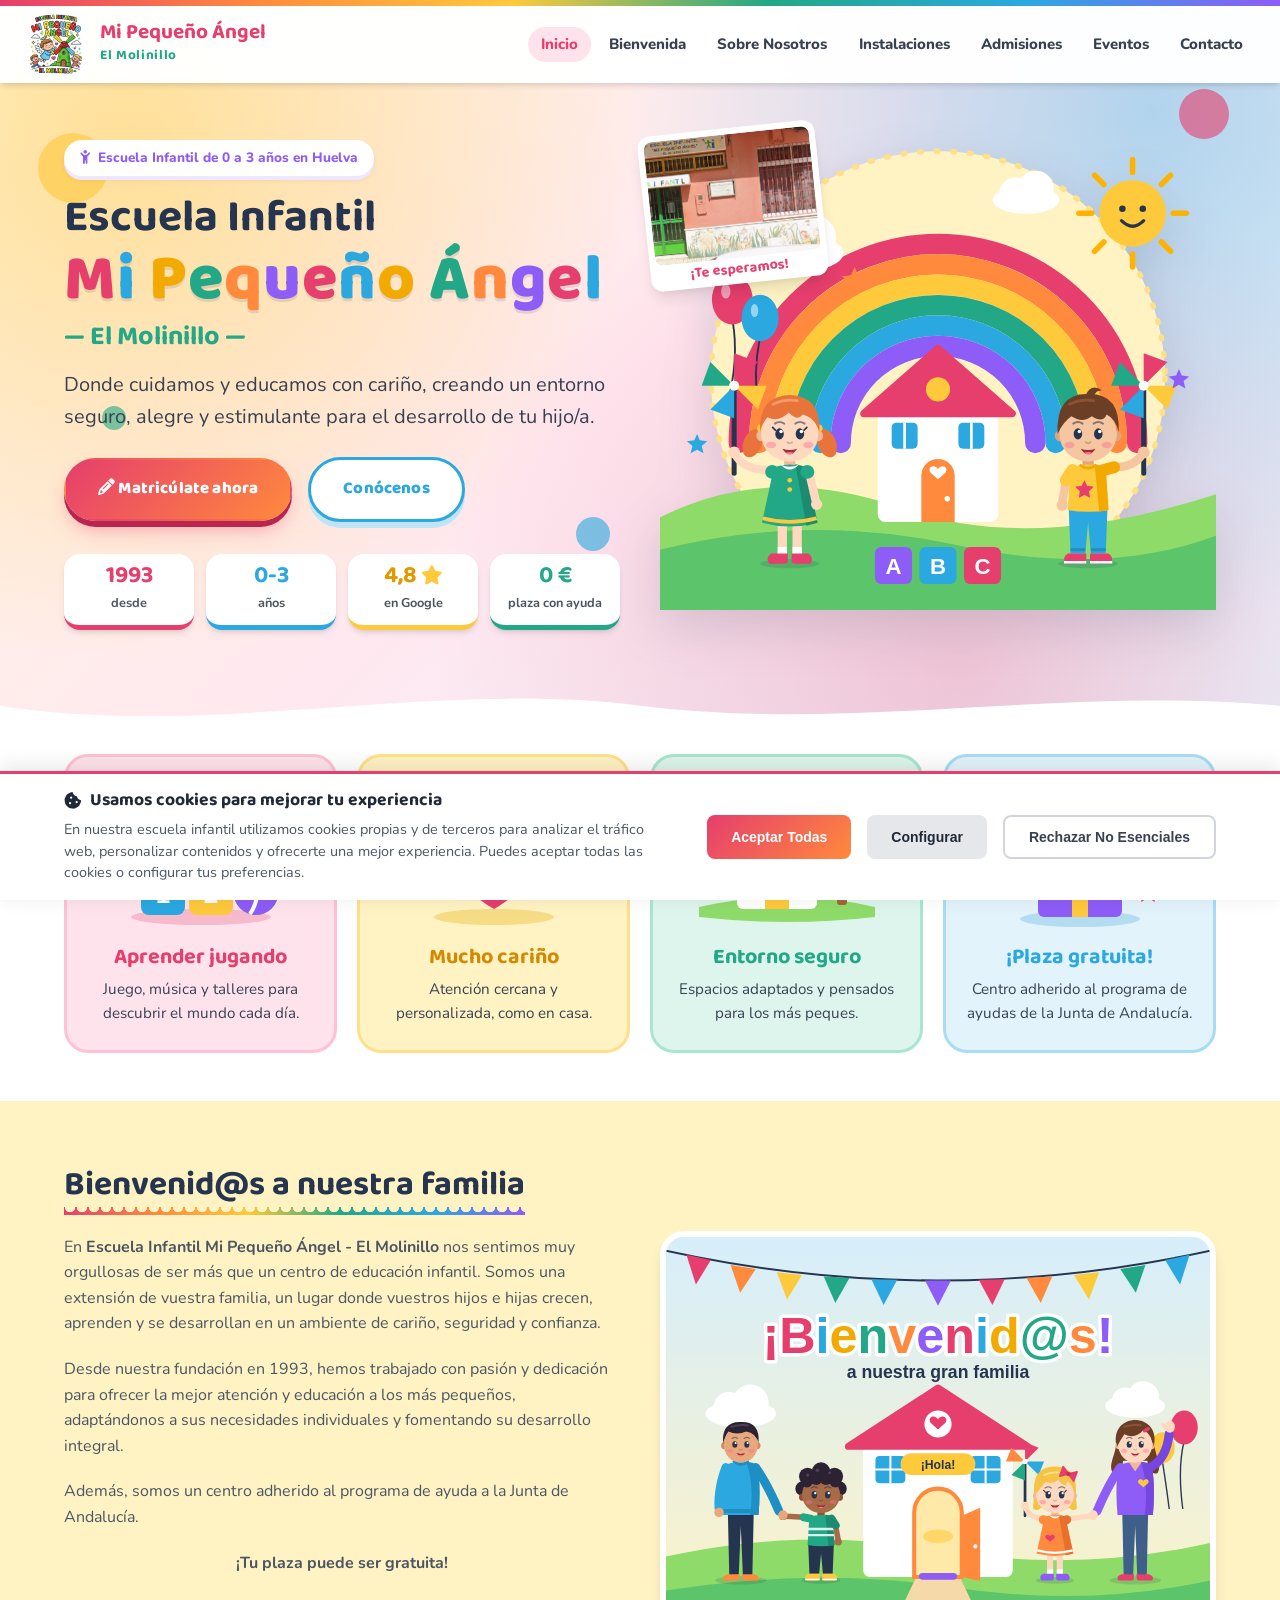
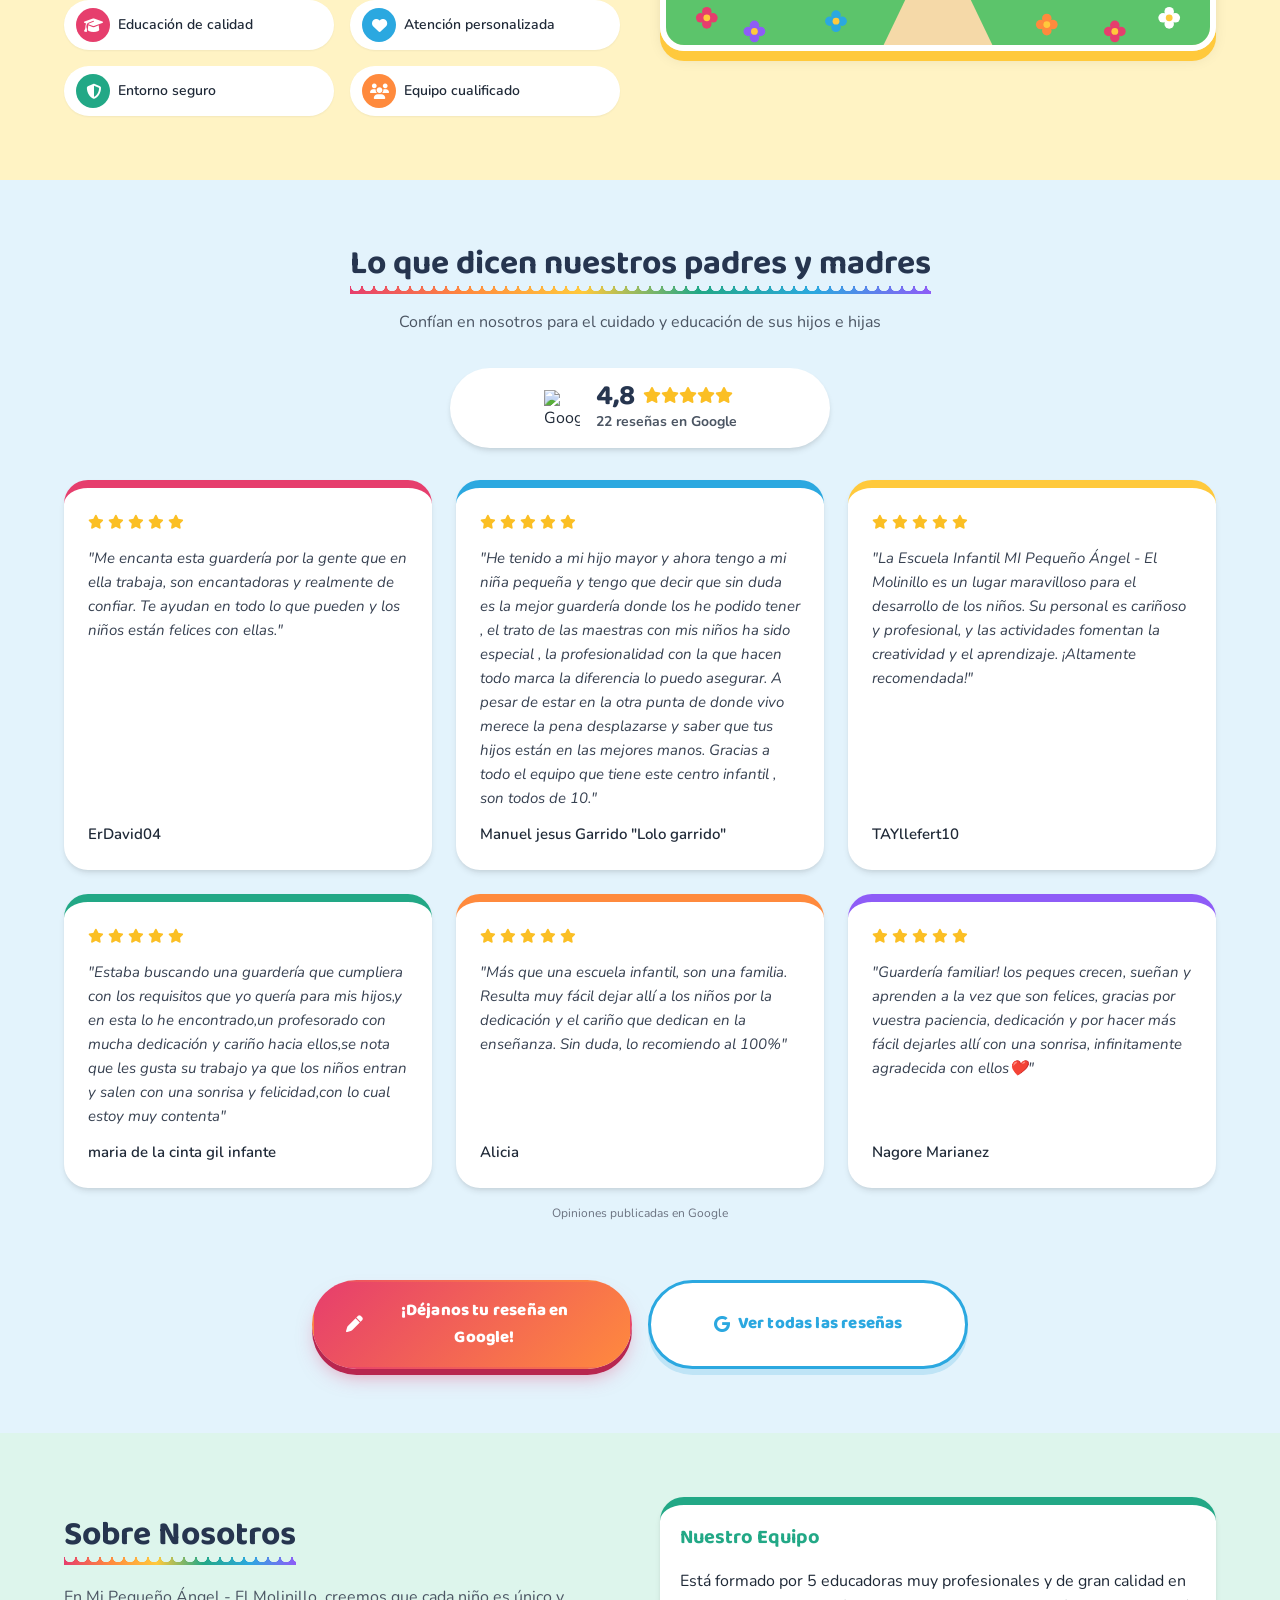
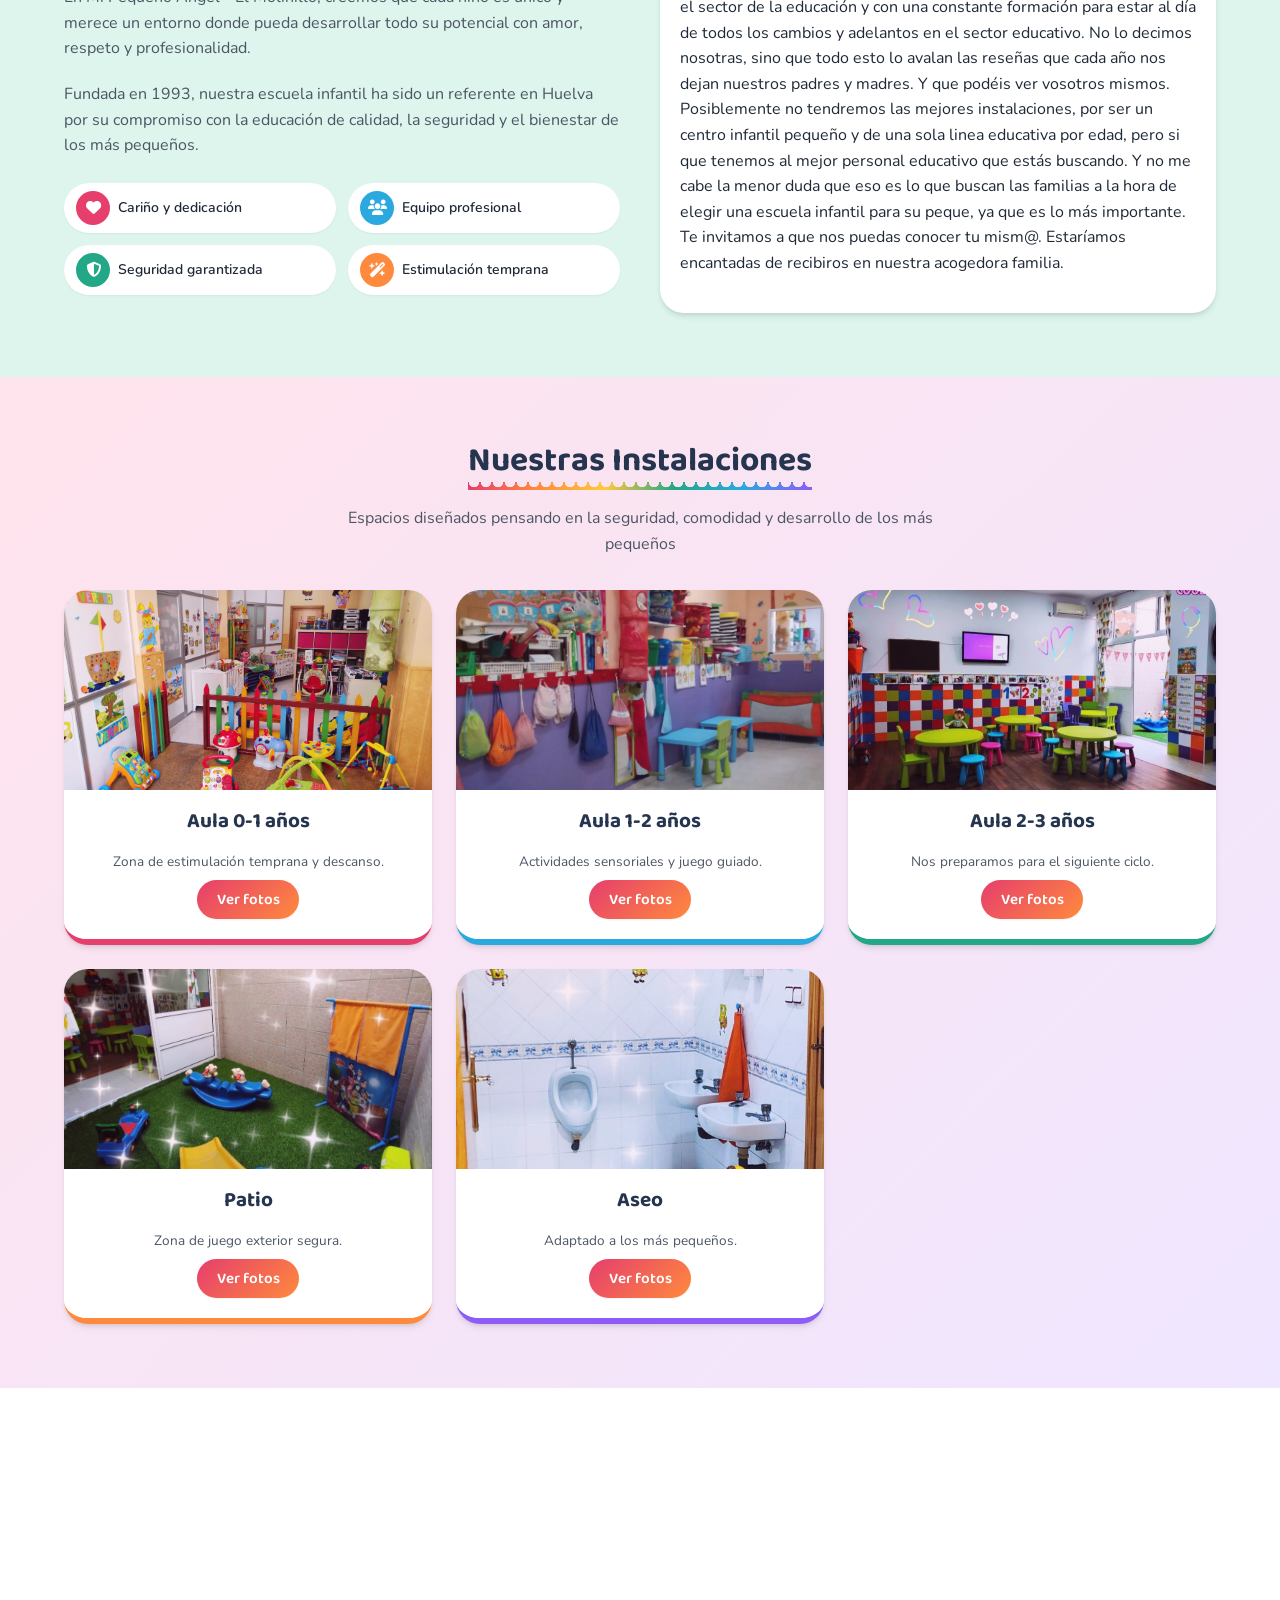
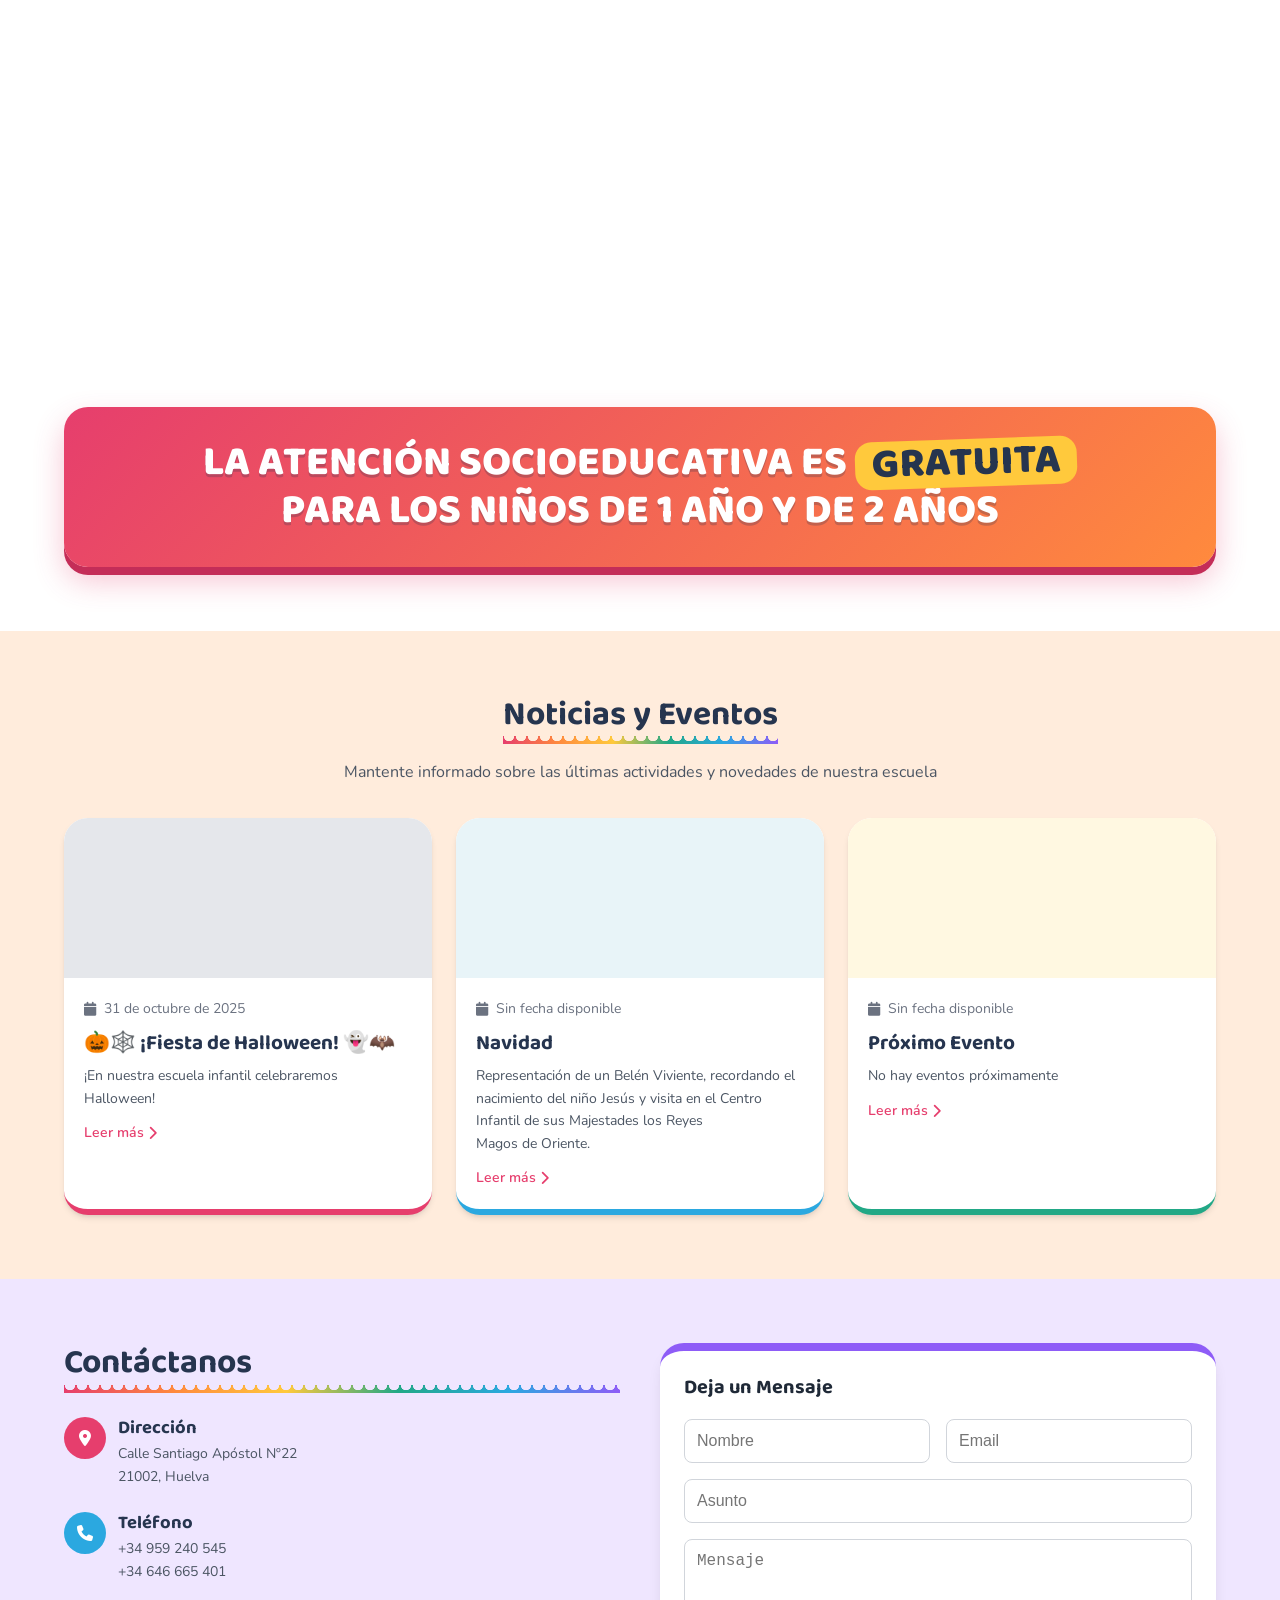
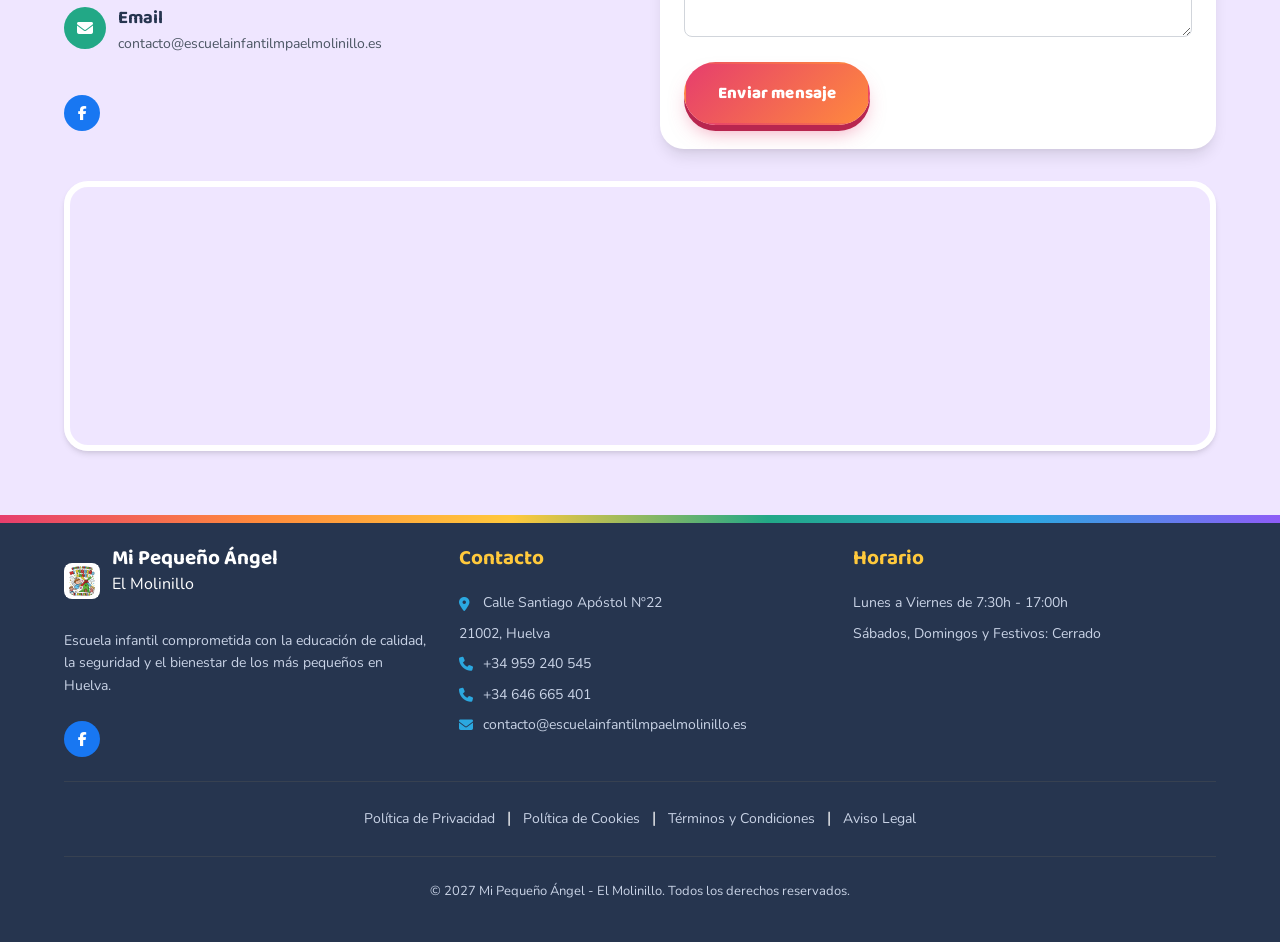
==== commit 8713f826: "Logo nuevo, ilustraciones renovadas y aviso de gratuidad - Logo nuevo en cabecera y pie de todas las" ====
--- a/index.html
+++ b/index.html
@@ -39,7 +39,7 @@
         <div class="header-container">
             <a href="#home" class="logo" aria-label="Mi Pequeño Ángel - El Molinillo, ir al inicio">
                 <span class="logo-img">
-                    <img src="img/logo.jpg" alt="Logo Escuela Infantil Mi Pequeño Ángel - El Molinillo">
+                    <img src="img/logo.jpg?v=2" alt="Logo Escuela Infantil Mi Pequeño Ángel - El Molinillo">
                 </span>
                 <div class="logo-text">
                     <h1>Mi Pequeño Ángel</h1>
@@ -537,11 +537,9 @@
                 </div>
             </div>
 
-            <!-- Imagen larga añadida debajo del contenido -->
-            <div class="form-card"
-                style="background: linear-gradient(135deg, var(--light-pink), var(--light-purple)); padding: 1.5rem; border-radius: var(--border-radius); display: flex; flex-direction: column; align-items: center; text-align: center; margin-top: 1rem;">
-                <img src="img/nuevo_decreto.webp" alt="Información sobre las plazas gratuitas"
-                    style="width: 100%; max-width: 1000px; border-radius: var(--border-radius); box-shadow: 0 4px 16px rgba(0,0,0,0.1); object-fit: cover;">
+            <!-- Aviso destacado de gratuidad -->
+            <div class="aviso-gratuidad">
+                <p>La atención socioeducativa es <span>gratuita</span> para los niños de 1 año y de 2 años</p>
             </div>
         </div>
     </section>
@@ -699,7 +697,7 @@
                 <div class="footer-column">
                     <div class="footer-logo">
                         <div class="footer-logo-icon">
-                            <img src="img/favicon.ico" alt="Logo Escuela Infantil Mi Pequeño Ángel"
+                            <img src="img/logo.jpg?v=2" alt="Logo Escuela Infantil Mi Pequeño Ángel - El Molinillo"
                                 style="width: 100%; height: 100%; object-fit: contain;">
                         </div>
                         <div>
@@ -744,7 +742,7 @@
             </div>
 
             <div class="copyright">
-                <p>&copy; 2025 Mi Pequeño Ángel - El Molinillo. Todos los derechos reservados.</p>
+                <p>&copy; 2027 Mi Pequeño Ángel - El Molinillo. Todos los derechos reservados.</p>
             </div>
         </div>
     </footer>
--- a/styles.css
+++ b/styles.css
@@ -365,23 +365,18 @@
     gap: 0.75rem;
 }
 
-/* El logo es cuadrado con mucho margen blanco: lo recortamos al dibujo */
+/* Logo cuadrado (1:1) */
 .logo-img {
-    position: relative;
     display: block;
-    width: 84px;
+    width: 64px;
     height: 64px;
-    overflow: hidden;
     flex-shrink: 0;
 }
 
 .logo-img img {
-    position: absolute;
-    width: 109px;
-    height: 109px;
-    max-width: none;
-    left: -12px;
-    top: -19px;
+    display: block;
+    width: 100%;
+    height: 100%;
 }
 
 .logo-text h1 {
@@ -1458,20 +1453,18 @@
     width: 36px;
     height: 36px;
     background: var(--white);
-    border-radius: 50%;
+    border-radius: 0.5rem;
     display: flex;
     align-items: center;
     justify-content: center;
-    color: var(--white);
-    font-size: 0.875rem;
-    padding: 4px;
+    flex-shrink: 0;
+    padding: 2px;
 }
 
 .footer-logo-icon img {
     width: 100%;
     height: 100%;
     object-fit: contain;
-    border-radius: 50%;
 }
 
 .footer-text {
@@ -2558,6 +2551,38 @@
     }
 }
 
+/* Aviso destacado: atención socioeducativa gratuita */
+.aviso-gratuidad {
+    margin-top: 1.5rem;
+    padding: 2rem 1.5rem;
+    border-radius: 1.5rem;
+    background: linear-gradient(135deg, var(--c-pink), var(--c-orange));
+    box-shadow: 0 8px 0 #c42d58, 0 14px 30px rgba(230, 62, 109, 0.3);
+    text-align: center;
+}
+
+.aviso-gratuidad p {
+    margin: 0 auto;
+    max-width: 900px;
+    font-family: var(--font-display);
+    font-weight: 800;
+    font-size: clamp(1.5rem, 4vw, 2.6rem);
+    line-height: 1.15;
+    text-transform: uppercase;
+    color: var(--white);
+    text-shadow: 0 3px 0 rgba(38, 53, 79, 0.25);
+}
+
+.aviso-gratuidad span {
+    display: inline-block;
+    padding: 0 0.4em;
+    border-radius: 0.4em;
+    background: var(--c-yellow);
+    color: var(--c-navy);
+    text-shadow: none;
+    transform: rotate(-2deg);
+}
+
 @media (max-width: 1100px) and (min-width: 768px) {
     .logo-text {
         display: none;
@@ -2570,15 +2595,8 @@
     }
 
     .logo-img {
-        width: 70px;
+        width: 54px;
         height: 54px;
-    }
-
-    .logo-img img {
-        width: 92px;
-        height: 92px;
-        left: -10px;
-        top: -16px;
     }
 
     .logo-text h1 {
